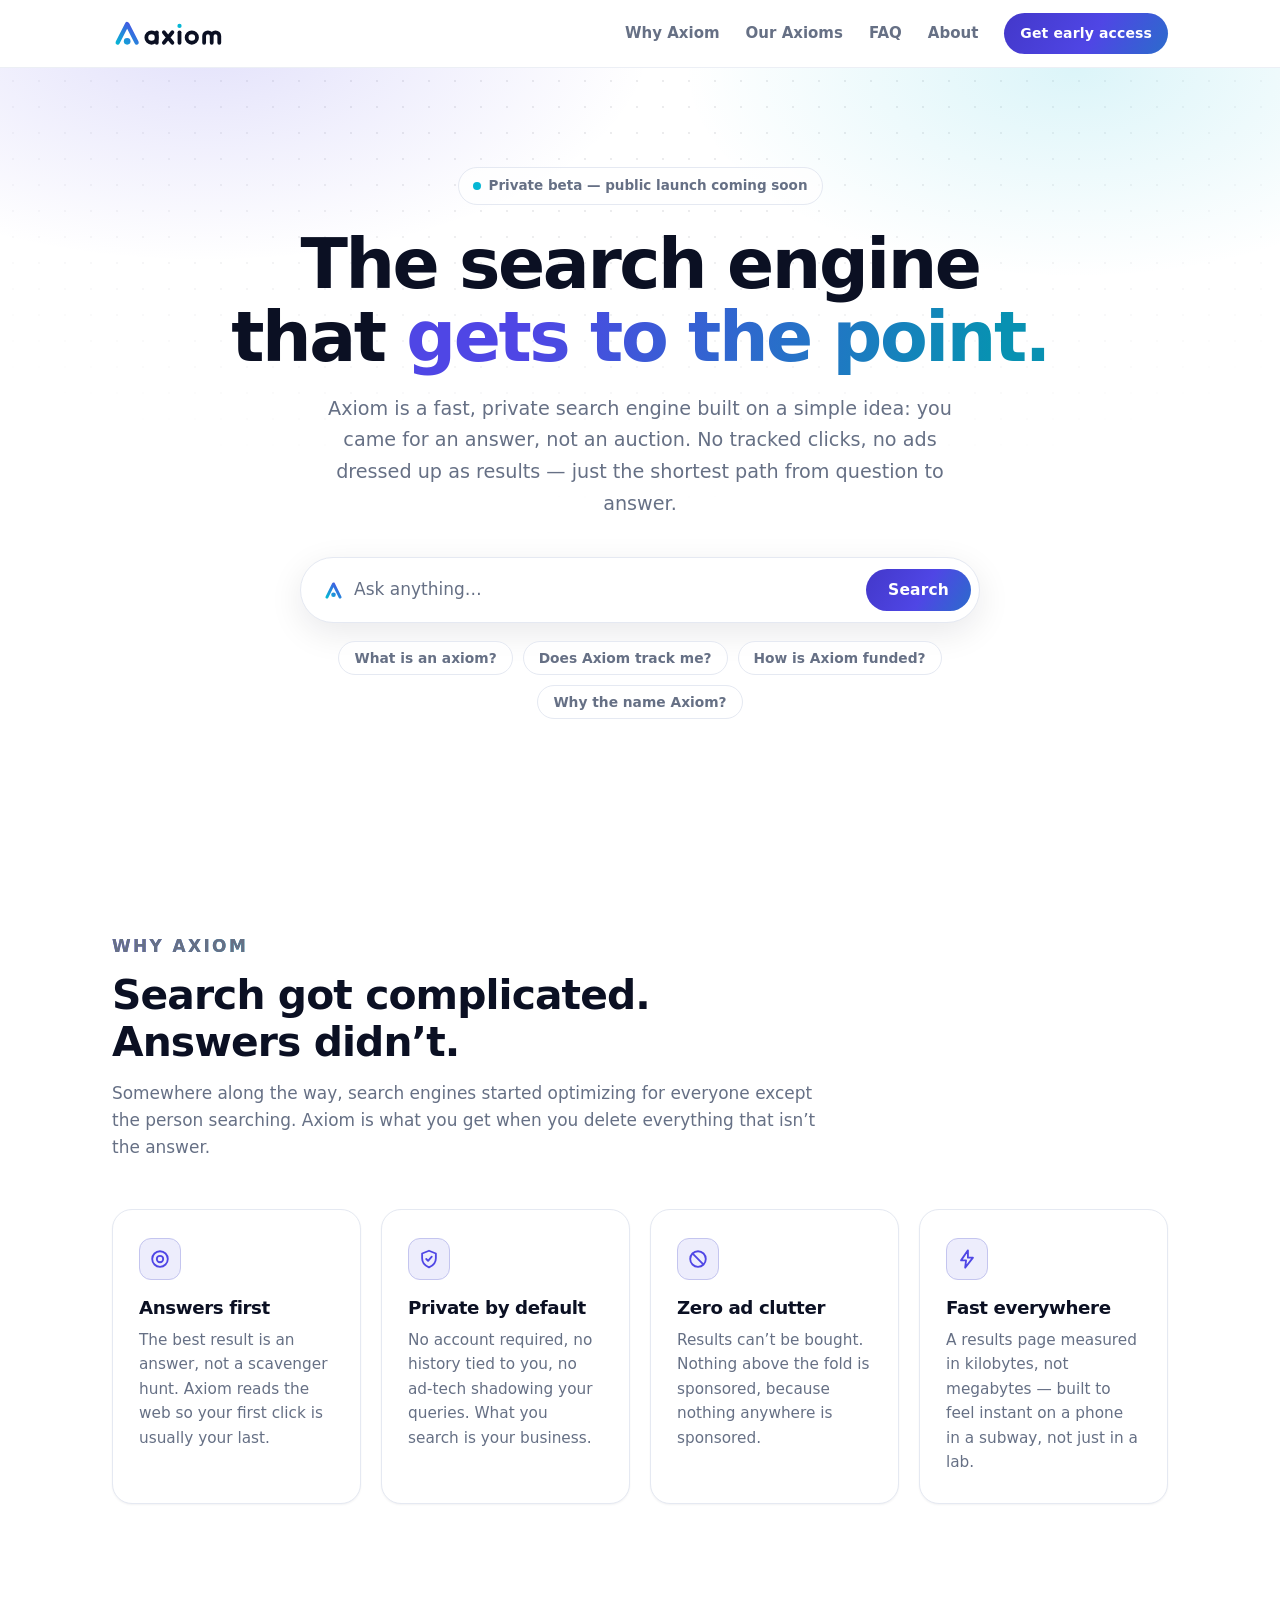
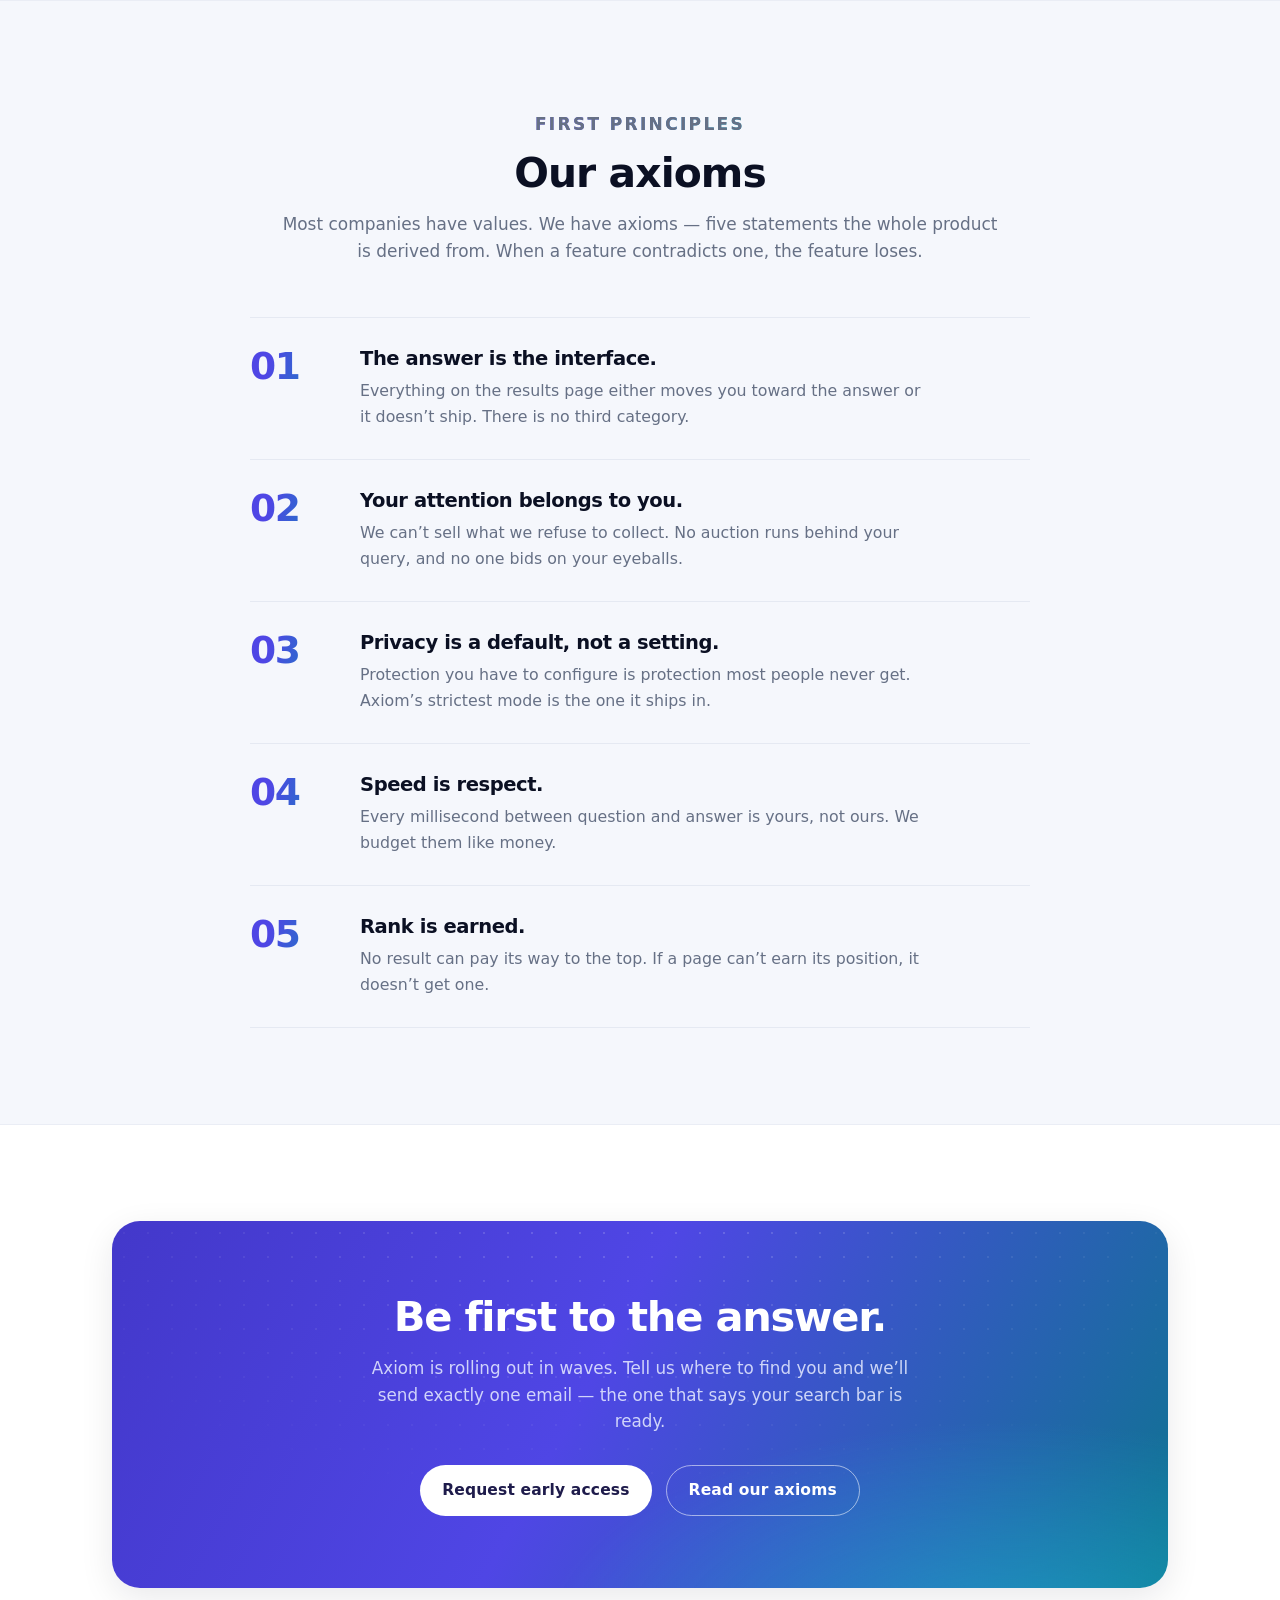
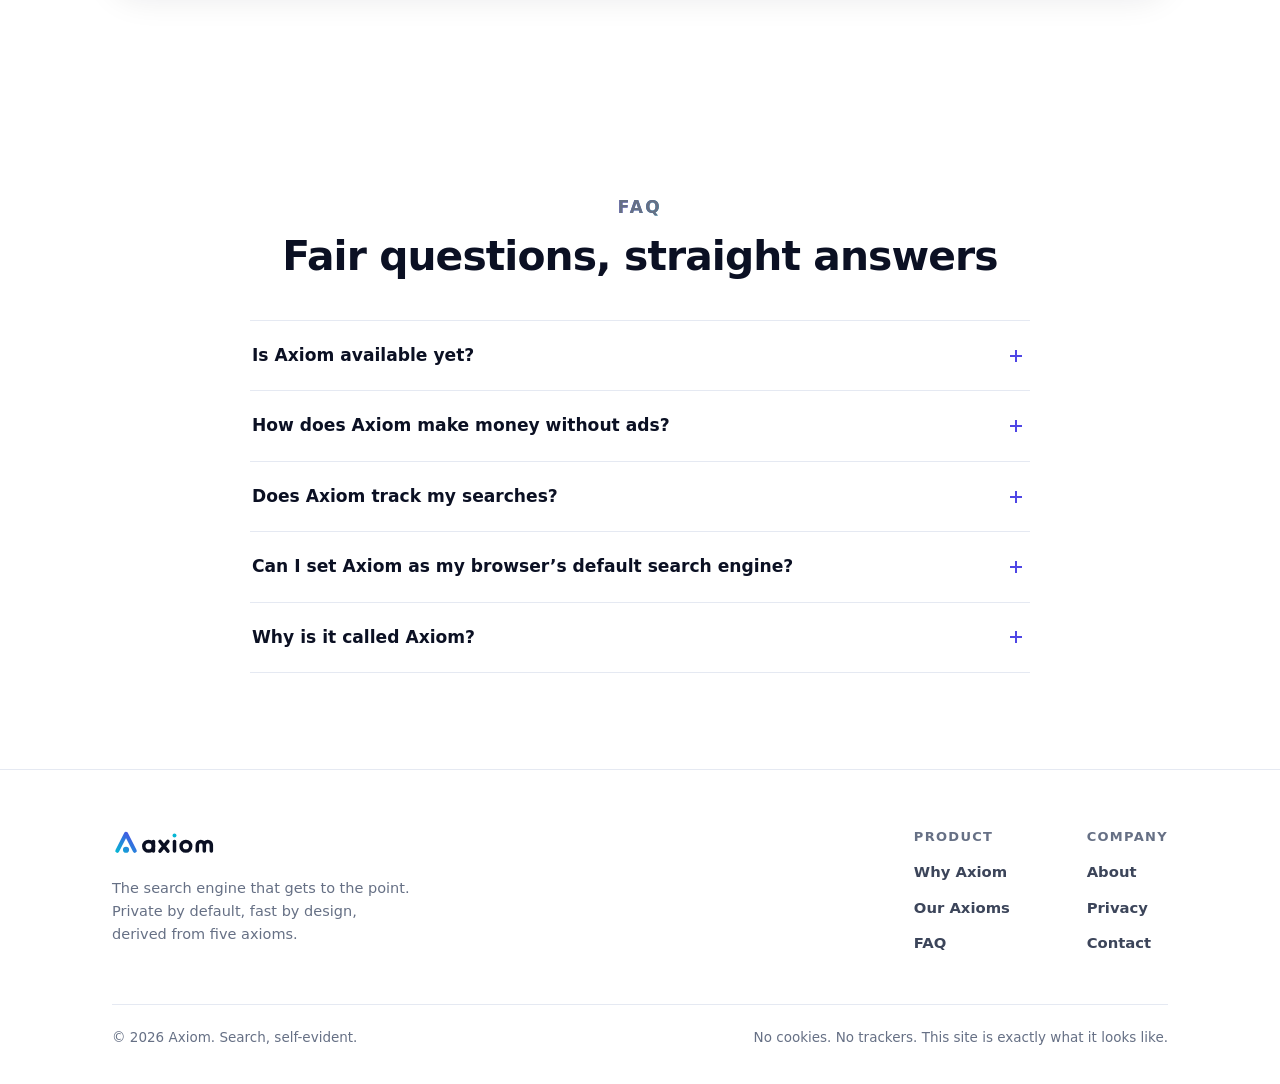
==== index.html @ 304f2c35 "Disable OS spellcheck/autocorrect inside the search box iOS was drawing spell-check underlines under" ====
<!DOCTYPE html>
<html lang="en">
<head>
  <meta charset="utf-8">
  <meta name="viewport" content="width=device-width, initial-scale=1">

  <title>Axiom — The Private Search Engine That Gets to the Point</title>
  <meta name="description" content="Axiom is a fast, private search engine with no ads dressed as results and no tracking — just the shortest path from question to answer. Search, self-evident.">
  <link rel="canonical" href="https://axiom.com/">
  <meta name="robots" content="index, follow, max-snippet:-1, max-image-preview:large, max-video-preview:-1">

  <meta name="theme-color" content="#ffffff" media="(prefers-color-scheme: light)">
  <meta name="theme-color" content="#0b1023" media="(prefers-color-scheme: dark)">

  <!-- Open Graph -->
  <meta property="og:type" content="website">
  <meta property="og:site_name" content="Axiom">
  <meta property="og:locale" content="en_US">
  <meta property="og:url" content="https://axiom.com/">
  <meta property="og:title" content="Axiom — The Private Search Engine That Gets to the Point">
  <meta property="og:description" content="No ads dressed as results. No tracking. Just the shortest path from question to answer. Search, self-evident.">
  <meta property="og:image" content="https://axiom.com/assets/og-image.png">
  <meta property="og:image:width" content="1200">
  <meta property="og:image:height" content="630">
  <meta property="og:image:alt" content="Axiom logo — a peak with a point — and the tagline: the search engine that gets to the point.">

  <!-- Twitter / X -->
  <meta name="twitter:card" content="summary_large_image">
  <meta name="twitter:title" content="Axiom — The Private Search Engine That Gets to the Point">
  <meta name="twitter:description" content="No ads dressed as results. No tracking. Just the shortest path from question to answer.">
  <meta name="twitter:image" content="https://axiom.com/assets/og-image.png">
  <meta name="twitter:image:alt" content="Axiom logo — a peak with a point — and the tagline: the search engine that gets to the point.">

  <!-- Icons & app metadata -->
  <link rel="icon" href="assets/favicon.svg" type="image/svg+xml">
  <link rel="icon" href="assets/favicon-32.png" type="image/png" sizes="32x32">
  <link rel="apple-touch-icon" href="assets/apple-touch-icon.png">
  <link rel="manifest" href="site.webmanifest">
  <link rel="search" href="opensearch.xml" type="application/opensearchdescription+xml" title="Axiom">
  <link rel="sitemap" href="sitemap.xml" type="application/xml">

  <link rel="stylesheet" href="assets/site.css">

  <!-- Structured data -->
  <script type="application/ld+json">
  {
    "@context": "https://schema.org",
    "@graph": [
      {
        "@type": "Organization",
        "@id": "https://axiom.com/#org",
        "name": "Axiom",
        "url": "https://axiom.com/",
        "logo": {
          "@type": "ImageObject",
          "url": "https://axiom.com/assets/icon-512.png",
          "width": 512,
          "height": 512
        },
        "slogan": "The search engine that gets to the point.",
        "email": "hello@axiom.com",
        "description": "Axiom is a fast, private search engine built from first principles: answers first, privacy by default, no ads dressed as results."
      },
      {
        "@type": "WebSite",
        "@id": "https://axiom.com/#website",
        "url": "https://axiom.com/",
        "name": "Axiom",
        "description": "A fast, private search engine that gets you from question to answer in one step.",
        "publisher": { "@id": "https://axiom.com/#org" },
        "potentialAction": {
          "@type": "SearchAction",
          "target": {
            "@type": "EntryPoint",
            "urlTemplate": "https://axiom.com/?q={search_term_string}"
          },
          "query-input": "required name=search_term_string"
        }
      },
      {
        "@type": "WebPage",
        "@id": "https://axiom.com/#webpage",
        "url": "https://axiom.com/",
        "name": "Axiom — The Private Search Engine That Gets to the Point",
        "isPartOf": { "@id": "https://axiom.com/#website" },
        "about": { "@id": "https://axiom.com/#org" },
        "description": "Axiom is a fast, private search engine with no ads dressed as results and no tracking — just the shortest path from question to answer.",
        "primaryImageOfPage": {
          "@type": "ImageObject",
          "url": "https://axiom.com/assets/og-image.png"
        }
      },
      {
        "@type": "FAQPage",
        "@id": "https://axiom.com/#faq",
        "mainEntity": [
          {
            "@type": "Question",
            "name": "Is Axiom available yet?",
            "acceptedAnswer": {
              "@type": "Answer",
              "text": "Axiom is in private beta while we finish the public index. This site is where the launch happens — request early access and you'll be first in line."
            }
          },
          {
            "@type": "Question",
            "name": "How does Axiom make money without ads?",
            "acceptedAnswer": {
              "@type": "Answer",
              "text": "Core search is free. A paid Axiom Pro tier will add power features — deeper research tools, API access, workspace features — for people who live in a search bar. We sell software, not searchers."
            }
          },
          {
            "@type": "Question",
            "name": "Does Axiom track my searches?",
            "acceptedAnswer": {
              "@type": "Answer",
              "text": "No. Queries are processed to serve your results, then aggregated or discarded. No advertising profile, no identity graph, no selling data. The details live on our privacy page."
            }
          },
          {
            "@type": "Question",
            "name": "Can I set Axiom as my browser's default search engine?",
            "acceptedAnswer": {
              "@type": "Answer",
              "text": "Yes — at launch Axiom will plug into every major browser through the standard OpenSearch protocol (this site already ships the descriptor), so switching takes one click in your browser settings."
            }
          },
          {
            "@type": "Question",
            "name": "Why is it called Axiom?",
            "acceptedAnswer": {
              "@type": "Answer",
              "text": "An axiom is a truth so basic it needs no proof. We run the product the same way: five axioms, everything else derived from them. It also looks great with a dot on the i."
            }
          }
        ]
      }
    ]
  }
  </script>
</head>
<body>
  <a class="skip-link" href="#main">Skip to content</a>

  <header class="site-header">
    <div class="container">
      <a class="brand" href="./" aria-label="Axiom — home">
        <svg viewBox="0 0 238 57" aria-hidden="true" focusable="false">
          <defs>
            <linearGradient id="g-nav" x1="12" y1="52" x2="52" y2="8" gradientUnits="userSpaceOnUse">
              <stop offset="0" stop-color="#06b6d4"/><stop offset="1" stop-color="#4f46e5"/>
            </linearGradient>
          </defs>
          <path d="M12 47.5 L32 8.5 L52 47.5" fill="none" stroke="url(#g-nav)" stroke-width="9" stroke-linecap="round" stroke-linejoin="round"/>
          <circle cx="32" cy="45" r="7" fill="url(#g-nav)"/>
          <g fill="none" stroke="currentColor" stroke-width="8" stroke-linecap="round" stroke-linejoin="round" transform="translate(68.5 0)">
            <circle cx="15" cy="37" r="11"/><path d="M26 26 V48"/>
            <path d="M41 26 L59 48 M59 26 L41 48"/>
            <path d="M74 26 V48"/>
            <circle cx="100" cy="37" r="11"/>
            <path d="M126 48 V34 A8 8 0 0 1 142 34 V48 M142 34 A8 8 0 0 1 158 34 V48"/>
          </g>
          <circle cx="142.5" cy="12.5" r="4.5" fill="#06b6d4"/>
        </svg>
      </a>
      <nav class="site-nav" aria-label="Main">
        <a class="nav-link" href="#why">Why Axiom</a>
        <a class="nav-link" href="#axioms">Our Axioms</a>
        <a class="nav-link" href="#faq">FAQ</a>
        <a class="nav-link" href="about/">About</a>
        <a class="btn btn-sm" href="#cta">Get early access</a>
      </nav>
    </div>
  </header>

  <main id="main">
    <!-- Hero + search demo -->
    <section class="hero" aria-labelledby="hero-title">
      <div class="container">
        <p class="hero-badge"><span class="pulse" aria-hidden="true"></span> Private beta — public launch coming soon</p>
        <h1 id="hero-title">The search engine that <span class="grad-text">gets to the point.</span></h1>
        <p class="hero-sub">Axiom is a fast, private search engine built on a simple idea: you came for an answer, not an auction. No tracked clicks, no ads dressed up as results — just the shortest path from question to answer.</p>

        <div class="search-wrap">
          <form id="demo-form" class="searchbar" role="search" action="./" method="get">
            <svg class="glyph" viewBox="0 0 64 64" aria-hidden="true" focusable="false">
              <defs>
                <linearGradient id="g-sb" x1="12" y1="52" x2="52" y2="8" gradientUnits="userSpaceOnUse">
                  <stop offset="0" stop-color="#06b6d4"/><stop offset="1" stop-color="#4f46e5"/>
                </linearGradient>
              </defs>
              <path d="M12 52 L32 12 L52 52" fill="none" stroke="url(#g-sb)" stroke-width="9" stroke-linecap="round" stroke-linejoin="round"/>
              <circle cx="32" cy="45" r="7" fill="url(#g-sb)"/>
            </svg>
            <input id="q" name="q" type="search" placeholder="Ask anything…" autocomplete="off" autocorrect="off" autocapitalize="none" spellcheck="false" enterkeyhint="search" aria-label="Search query">
            <button class="btn" type="submit">Search</button>
          </form>

          <ul class="chips" aria-label="Example searches">
            <li><button class="chip" type="button">What is an axiom?</button></li>
            <li><button class="chip" type="button">Does Axiom track me?</button></li>
            <li><button class="chip" type="button">How is Axiom funded?</button></li>
            <li><button class="chip" type="button">Why the name Axiom?</button></li>
          </ul>

          <div id="answer" class="answer" hidden aria-live="polite">
            <div class="answer-accent" aria-hidden="true"></div>
            <div class="answer-body">
              <p class="answer-meta">
                <svg viewBox="0 0 64 64" aria-hidden="true" focusable="false">
                  <path d="M12 52 L32 12 L52 52" fill="none" stroke="currentColor" stroke-width="9" stroke-linecap="round" stroke-linejoin="round"/>
                  <circle cx="32" cy="45" r="7" fill="currentColor"/>
                </svg>
                <span id="answer-label">Instant answer</span>
              </p>
              <p class="answer-text" id="answer-text"></p>
              <div id="answer-extra"></div>
              <p class="answer-foot" id="answer-foot">0 trackers &middot; 0 ads &middot; 1 answer</p>
            </div>
          </div>
        </div>
      </div>
    </section>

    <!-- Why Axiom -->
    <section id="why" class="section" aria-labelledby="why-title">
      <div class="container">
        <div class="section-head">
          <p class="kicker">Why Axiom</p>
          <h2 id="why-title">Search got complicated. Answers didn&rsquo;t.</h2>
          <p>Somewhere along the way, search engines started optimizing for everyone except the person searching. Axiom is what you get when you delete everything that isn&rsquo;t the answer.</p>
        </div>
        <div class="grid">
          <article class="card">
            <div class="card-icon" aria-hidden="true">
              <svg viewBox="0 0 24 24" fill="none" stroke="currentColor" stroke-width="2" stroke-linecap="round">
                <circle cx="12" cy="12" r="8.5"/><circle cx="12" cy="12" r="3.5"/>
              </svg>
            </div>
            <h3>Answers first</h3>
            <p>The best result is an answer, not a scavenger hunt. Axiom reads the web so your first click is usually your last.</p>
          </article>
          <article class="card">
            <div class="card-icon" aria-hidden="true">
              <svg viewBox="0 0 24 24" fill="none" stroke="currentColor" stroke-width="2" stroke-linecap="round" stroke-linejoin="round">
                <path d="M12 3l7.5 3v5.2c0 4.6-3.2 8.2-7.5 10-4.3-1.8-7.5-5.4-7.5-10V6z"/><path d="M9 12l2 2 4-4.5"/>
              </svg>
            </div>
            <h3>Private by default</h3>
            <p>No account required, no history tied to you, no ad-tech shadowing your queries. What you search is your business.</p>
          </article>
          <article class="card">
            <div class="card-icon" aria-hidden="true">
              <svg viewBox="0 0 24 24" fill="none" stroke="currentColor" stroke-width="2" stroke-linecap="round">
                <circle cx="12" cy="12" r="8.5"/><path d="M6.2 6.2l11.6 11.6"/>
              </svg>
            </div>
            <h3>Zero ad clutter</h3>
            <p>Results can&rsquo;t be bought. Nothing above the fold is sponsored, because nothing anywhere is sponsored.</p>
          </article>
          <article class="card">
            <div class="card-icon" aria-hidden="true">
              <svg viewBox="0 0 24 24" fill="none" stroke="currentColor" stroke-width="2" stroke-linecap="round" stroke-linejoin="round">
                <path d="M13 2.5L5.5 13.5H11l-1 8L18.5 10.5H13z"/>
              </svg>
            </div>
            <h3>Fast everywhere</h3>
            <p>A results page measured in kilobytes, not megabytes — built to feel instant on a phone in a subway, not just in a lab.</p>
          </article>
        </div>
      </div>
    </section>

    <!-- The Axioms -->
    <section id="axioms" class="section section-soft center" aria-labelledby="axioms-title">
      <div class="container">
        <div class="section-head">
          <p class="kicker">First principles</p>
          <h2 id="axioms-title">Our axioms</h2>
          <p>Most companies have values. We have axioms — five statements the whole product is derived from. When a feature contradicts one, the feature loses.</p>
        </div>
        <ol class="axioms">
          <li>
            <div>
              <h3>The answer is the interface.</h3>
              <p>Everything on the results page either moves you toward the answer or it doesn&rsquo;t ship. There is no third category.</p>
            </div>
          </li>
          <li>
            <div>
              <h3>Your attention belongs to you.</h3>
              <p>We can&rsquo;t sell what we refuse to collect. No auction runs behind your query, and no one bids on your eyeballs.</p>
            </div>
          </li>
          <li>
            <div>
              <h3>Privacy is a default, not a setting.</h3>
              <p>Protection you have to configure is protection most people never get. Axiom&rsquo;s strictest mode is the one it ships in.</p>
            </div>
          </li>
          <li>
            <div>
              <h3>Speed is respect.</h3>
              <p>Every millisecond between question and answer is yours, not ours. We budget them like money.</p>
            </div>
          </li>
          <li>
            <div>
              <h3>Rank is earned.</h3>
              <p>No result can pay its way to the top. If a page can&rsquo;t earn its position, it doesn&rsquo;t get one.</p>
            </div>
          </li>
        </ol>
      </div>
    </section>

    <!-- CTA -->
    <section id="cta" class="section" aria-labelledby="cta-title">
      <div class="container">
        <div class="cta">
          <h2 id="cta-title">Be first to the answer.</h2>
          <p>Axiom is rolling out in waves. Tell us where to find you and we&rsquo;ll send exactly one email — the one that says your search bar is ready.</p>
          <div class="cta-actions">
            <a class="btn btn-light" href="mailto:hello@axiom.com?subject=Early%20access%20to%20Axiom">Request early access</a>
            <a class="btn btn-outline" href="#axioms">Read our axioms</a>
          </div>
        </div>
      </div>
    </section>

    <!-- FAQ -->
    <section id="faq" class="section center" aria-labelledby="faq-title">
      <div class="container">
        <div class="section-head">
          <p class="kicker">FAQ</p>
          <h2 id="faq-title">Fair questions, straight answers</h2>
        </div>
        <div class="faq-list">
          <details>
            <summary>Is Axiom available yet?</summary>
            <p class="faq-a">Axiom is in private beta while we finish the public index. This site is where the launch happens — request early access and you&rsquo;ll be first in line.</p>
          </details>
          <details>
            <summary>How does Axiom make money without ads?</summary>
            <p class="faq-a">Core search is free. A paid Axiom Pro tier will add power features — deeper research tools, API access, workspace features — for people who live in a search bar. We sell software, not searchers.</p>
          </details>
          <details>
            <summary>Does Axiom track my searches?</summary>
            <p class="faq-a">No. Queries are processed to serve your results, then aggregated or discarded. No advertising profile, no identity graph, no selling data. The details live on our <a href="privacy/">privacy page</a>.</p>
          </details>
          <details>
            <summary>Can I set Axiom as my browser&rsquo;s default search engine?</summary>
            <p class="faq-a">Yes — at launch Axiom will plug into every major browser through the standard OpenSearch protocol (this site already ships the descriptor), so switching takes one click in your browser settings.</p>
          </details>
          <details>
            <summary>Why is it called Axiom?</summary>
            <p class="faq-a">An axiom is a truth so basic it needs no proof. We run the product the same way: five axioms, everything else derived from them. It also looks great with a dot on the i.</p>
          </details>
        </div>
      </div>
    </section>
  </main>

  <footer class="site-footer">
    <div class="container">
      <div class="footer-top">
        <div class="footer-brand">
          <a class="brand" href="./" aria-label="Axiom — home">
            <svg viewBox="0 0 238 57" aria-hidden="true" focusable="false">
              <defs>
                <linearGradient id="g-foot" x1="12" y1="52" x2="52" y2="8" gradientUnits="userSpaceOnUse">
                  <stop offset="0" stop-color="#06b6d4"/><stop offset="1" stop-color="#4f46e5"/>
                </linearGradient>
              </defs>
              <path d="M12 47.5 L32 8.5 L52 47.5" fill="none" stroke="url(#g-foot)" stroke-width="9" stroke-linecap="round" stroke-linejoin="round"/>
              <circle cx="32" cy="45" r="7" fill="url(#g-foot)"/>
              <g fill="none" stroke="currentColor" stroke-width="8" stroke-linecap="round" stroke-linejoin="round" transform="translate(68.5 0)">
                <circle cx="15" cy="37" r="11"/><path d="M26 26 V48"/>
                <path d="M41 26 L59 48 M59 26 L41 48"/>
                <path d="M74 26 V48"/>
                <circle cx="100" cy="37" r="11"/>
                <path d="M126 48 V34 A8 8 0 0 1 142 34 V48 M142 34 A8 8 0 0 1 158 34 V48"/>
              </g>
              <circle cx="142.5" cy="12.5" r="4.5" fill="#06b6d4"/>
            </svg>
          </a>
          <p>The search engine that gets to the point. Private by default, fast by design, derived from five axioms.</p>
        </div>
        <nav class="footer-cols" aria-label="Footer">
          <div class="footer-col">
            <h4>Product</h4>
            <ul>
              <li><a href="#why">Why Axiom</a></li>
              <li><a href="#axioms">Our Axioms</a></li>
              <li><a href="#faq">FAQ</a></li>
            </ul>
          </div>
          <div class="footer-col">
            <h4>Company</h4>
            <ul>
              <li><a href="about/">About</a></li>
              <li><a href="privacy/">Privacy</a></li>
              <li><a href="mailto:hello@axiom.com">Contact</a></li>
            </ul>
          </div>
        </nav>
      </div>
      <div class="footer-bottom">
        <p>&copy; 2026 Axiom. Search, self-evident.</p>
        <p>No cookies. No trackers. This site is exactly what it looks like.</p>
      </div>
    </div>
  </footer>

  <script src="assets/search-demo.js" defer></script>
</body>
</html>
---- assets/site.css ----
/* ==========================================================================
   Axiom — axiom.com
   One small stylesheet, no frameworks, no external fonts.
   ========================================================================== */

:root {
  --bg: #ffffff;
  --bg-soft: #f5f7fc;
  --surface: #ffffff;
  --ink: #0b1023;
  --text: #3c455a;
  --muted: #667085;
  --line: #e5e9f2;
  --dot-grid: rgba(11, 16, 35, 0.16);

  --brand-a: #4f46e5; /* indigo */
  --brand-b: #0891b2; /* cyan-600 (contrast-safe for text) */
  --brand-b-bright: #06b6d4;
  --grad: linear-gradient(120deg, var(--brand-a), var(--brand-b-bright));
  /* Buttons keep white text readable: mostly indigo, cyan only kisses the edge */
  --grad-btn: linear-gradient(120deg, #4338ca, #4f46e5 55%, #0891b2 145%);
  --grad-text: linear-gradient(105deg, var(--brand-a) 20%, var(--brand-b) 90%);

  --ring: rgba(79, 70, 229, 0.28);
  --shadow-sm: 0 1px 2px rgba(11, 16, 35, 0.05);
  --shadow-md: 0 10px 34px rgba(11, 16, 35, 0.09);
  --shadow-brand: 0 10px 28px rgba(79, 70, 229, 0.28);

  --radius: 20px;
  --radius-pill: 999px;
  --header-h: 68px;

  --font: ui-sans-serif, system-ui, -apple-system, "Segoe UI", Roboto,
    "Helvetica Neue", Arial, sans-serif;
  --font-mono: ui-monospace, "SF Mono", SFMono-Regular, Menlo, Consolas,
    "Liberation Mono", monospace;

  color-scheme: light dark;
}

@media (prefers-color-scheme: dark) {
  :root {
    --bg: #0b1023;
    --bg-soft: #0e1530;
    --surface: #121a38;
    --ink: #f0f4fb;
    --text: #b9c3d8;
    --muted: #8b96ad;
    --line: #222c50;
    --dot-grid: rgba(148, 163, 184, 0.28);

    --brand-b: #22d3ee; /* brighten for dark bg */
    --grad-text: linear-gradient(105deg, #818cf8 10%, #22d3ee 90%);

    --ring: rgba(129, 140, 248, 0.35);
    --shadow-sm: 0 1px 2px rgba(0, 0, 0, 0.4);
    --shadow-md: 0 12px 40px rgba(0, 0, 0, 0.45);
    --shadow-brand: 0 10px 30px rgba(34, 211, 238, 0.16);
  }
}

/* Base ------------------------------------------------------------------- */

*,
*::before,
*::after {
  box-sizing: border-box;
}

html {
  -webkit-text-size-adjust: 100%;
}

@media (prefers-reduced-motion: no-preference) {
  html {
    scroll-behavior: smooth;
  }
}

body {
  margin: 0;
  background: var(--bg);
  color: var(--text);
  font-family: var(--font);
  font-size: 16px;
  line-height: 1.6;
  text-rendering: optimizeLegibility;
  -webkit-font-smoothing: antialiased;
}

h1, h2, h3, h4 {
  margin: 0;
  color: var(--ink);
  line-height: 1.15;
  letter-spacing: -0.022em;
  text-wrap: balance;
}

p {
  margin: 0;
}

a {
  color: inherit;
  text-decoration: none;
}

img, svg {
  display: block;
  max-width: 100%;
}

::selection {
  background: rgba(79, 70, 229, 0.18);
}

:focus-visible {
  outline: 2.5px solid var(--brand-a);
  outline-offset: 2px;
  border-radius: 6px;
}

section {
  scroll-margin-top: calc(var(--header-h) + 16px);
}

.container {
  max-width: 1120px;
  margin-inline: auto;
  padding-inline: clamp(20px, 5vw, 32px);
}

.sr-only {
  position: absolute;
  width: 1px;
  height: 1px;
  padding: 0;
  margin: -1px;
  overflow: hidden;
  clip: rect(0 0 0 0);
  white-space: nowrap;
  border: 0;
}

.skip-link {
  position: absolute;
  left: 16px;
  top: -48px;
  z-index: 100;
  background: var(--ink);
  color: var(--bg);
  padding: 10px 16px;
  border-radius: 10px;
  font-weight: 600;
  transition: top 0.15s ease;
}

.skip-link:focus {
  top: 12px;
}

/* Header ----------------------------------------------------------------- */

.site-header {
  position: sticky;
  top: 0;
  z-index: 50;
  height: var(--header-h);
  display: flex;
  align-items: center;
  background: color-mix(in srgb, var(--bg) 78%, transparent);
  -webkit-backdrop-filter: saturate(1.4) blur(12px);
  backdrop-filter: saturate(1.4) blur(12px);
  border-bottom: 1px solid color-mix(in srgb, var(--line) 72%, transparent);
}

.site-header .container {
  width: 100%;
  display: flex;
  align-items: center;
  justify-content: space-between;
  gap: 24px;
}

.brand {
  display: inline-flex;
  align-items: center;
  color: var(--ink);
}

.brand svg {
  height: 27px;
  width: auto;
}

.site-nav {
  display: flex;
  align-items: center;
  gap: 26px;
}

.site-nav .nav-link {
  font-size: 15px;
  font-weight: 600;
  color: var(--muted);
  transition: color 0.15s ease;
}

.site-nav .nav-link:hover {
  color: var(--ink);
}

@media (max-width: 720px) {
  .site-nav .nav-link {
    display: none; /* all destinations remain reachable via footer + in-page links */
  }
}

/* Buttons ---------------------------------------------------------------- */

.btn {
  display: inline-flex;
  align-items: center;
  justify-content: center;
  gap: 8px;
  padding: 12px 22px;
  border: 0;
  border-radius: var(--radius-pill);
  background: var(--grad-btn);
  color: #fff;
  font-family: inherit;
  font-size: 15.5px;
  font-weight: 650;
  letter-spacing: 0.01em;
  cursor: pointer;
  transition: transform 0.15s ease, box-shadow 0.2s ease, filter 0.2s ease;
}

.btn:hover {
  transform: translateY(-1px);
  box-shadow: var(--shadow-brand);
  filter: saturate(1.08);
}

.btn:active {
  transform: translateY(0);
}

.btn-sm {
  padding: 9px 16px;
  font-size: 14px;
}

.btn-ghost {
  background: transparent;
  color: var(--ink);
  border: 1.5px solid var(--line);
}

.btn-ghost:hover {
  box-shadow: none;
  border-color: color-mix(in srgb, var(--brand-a) 45%, var(--line));
}

.btn-light {
  background: #fff;
  color: #1e1b4b;
}

/* Hero ------------------------------------------------------------------- */

.hero {
  position: relative;
  padding: clamp(64px, 11vh, 112px) 0 88px;
  overflow: clip;
}

.hero::before {
  content: "";
  position: absolute;
  inset: 0;
  background-image: radial-gradient(circle, var(--dot-grid) 1.4px, transparent 1.4px);
  background-size: 26px 26px;
  -webkit-mask-image: radial-gradient(90% 75% at 50% 0%, #000 25%, transparent 78%);
  mask-image: radial-gradient(90% 75% at 50% 0%, #000 25%, transparent 78%);
  opacity: 0.5;
  pointer-events: none;
}

.hero::after {
  content: "";
  position: absolute;
  inset: 0;
  background:
    radial-gradient(640px 320px at 16% -4%, rgba(79, 70, 229, 0.16), transparent 70%),
    radial-gradient(560px 300px at 84% 0%, rgba(6, 182, 212, 0.14), transparent 70%);
  pointer-events: none;
}

.hero .container {
  position: relative;
  z-index: 1;
  display: flex;
  flex-direction: column;
  align-items: center;
  text-align: center;
}

.hero-badge {
  display: inline-flex;
  align-items: center;
  gap: 8px;
  padding: 7px 14px;
  border: 1px solid var(--line);
  border-radius: var(--radius-pill);
  background: color-mix(in srgb, var(--surface) 70%, transparent);
  font-size: 13.5px;
  font-weight: 600;
  color: var(--muted);
}

.hero-badge .pulse {
  width: 8px;
  height: 8px;
  border-radius: 50%;
  background: var(--brand-b-bright);
  box-shadow: 0 0 0 0 rgba(6, 182, 212, 0.5);
}

@media (prefers-reduced-motion: no-preference) {
  .hero-badge .pulse {
    animation: pulse 2.4s ease-out infinite;
  }

  @keyframes pulse {
    0% { box-shadow: 0 0 0 0 rgba(6, 182, 212, 0.45); }
    70% { box-shadow: 0 0 0 9px rgba(6, 182, 212, 0); }
    100% { box-shadow: 0 0 0 0 rgba(6, 182, 212, 0); }
  }
}

.hero h1 {
  margin-top: 22px;
  max-width: 17ch;
  font-size: clamp(2.55rem, 6.4vw, 4.35rem);
  font-weight: 800;
  letter-spacing: -0.035em;
  line-height: 1.05;
}

.grad-text {
  background: var(--grad-text);
  -webkit-background-clip: text;
  background-clip: text;
  color: transparent;
}

.hero-sub {
  margin-top: 20px;
  max-width: 640px;
  font-size: clamp(1.05rem, 1.6vw, 1.2rem);
  line-height: 1.65;
  color: var(--muted);
}

/* Search demo ------------------------------------------------------------ */

.search-wrap {
  width: 100%;
  max-width: 680px;
  margin-top: 38px;
}

.searchbar {
  display: flex;
  align-items: center;
  gap: 10px;
  padding: 8px 8px 8px 22px;
  background: var(--surface);
  border: 1.5px solid var(--line);
  border-radius: var(--radius-pill);
  box-shadow: var(--shadow-md);
  transition: border-color 0.15s ease, box-shadow 0.2s ease;
}

.searchbar:focus-within {
  border-color: var(--brand-a);
  box-shadow: 0 0 0 5px var(--ring), var(--shadow-md);
}

.searchbar .glyph {
  flex: none;
  width: 21px;
  height: 21px;
}

.searchbar input {
  flex: 1;
  min-width: 0;
  border: 0;
  background: transparent;
  font: inherit;
  font-size: 17px;
  color: var(--ink);
  outline: none;
  padding: 10px 0;
}

.searchbar input::placeholder {
  color: var(--muted);
}

.chips {
  display: flex;
  flex-wrap: wrap;
  justify-content: center;
  gap: 10px;
  margin-top: 18px;
  padding: 0;
  list-style: none;
}

.chip {
  padding: 8px 15px;
  border: 1px solid var(--line);
  border-radius: var(--radius-pill);
  background: color-mix(in srgb, var(--surface) 82%, transparent);
  color: var(--muted);
  font-family: inherit;
  font-size: 13.8px;
  font-weight: 600;
  cursor: pointer;
  transition: color 0.15s ease, border-color 0.15s ease, transform 0.15s ease;
}

.chip:hover {
  color: var(--ink);
  border-color: color-mix(in srgb, var(--brand-a) 50%, var(--line));
  transform: translateY(-1px);
}

.answer {
  margin-top: 22px;
  text-align: left;
  background: var(--surface);
  border: 1px solid var(--line);
  border-radius: var(--radius);
  box-shadow: var(--shadow-md);
  overflow: hidden;
}

.answer[hidden] {
  display: none;
}

.answer-accent {
  height: 3px;
  background: var(--grad);
}

.answer-body {
  padding: 22px 26px 20px;
}

.answer-meta {
  display: flex;
  align-items: center;
  gap: 9px;
  font-size: 12.5px;
  font-weight: 700;
  letter-spacing: 0.09em;
  text-transform: uppercase;
  color: var(--brand-b);
}

.answer-meta svg {
  width: 15px;
  height: 15px;
}

.answer-text {
  margin-top: 12px;
  font-size: 16.5px;
  line-height: 1.65;
  color: var(--text);
}

.answer-text strong {
  color: var(--ink);
}

.answer-foot {
  margin-top: 16px;
  padding-top: 14px;
  border-top: 1px dashed var(--line);
  font-family: var(--font-mono);
  font-size: 12.5px;
  color: var(--muted);
}

.answer-text .hit-title {
  color: var(--ink);
  font-weight: 700;
  text-decoration: underline;
  text-decoration-color: color-mix(in srgb, var(--brand-a) 45%, transparent);
  text-underline-offset: 3px;
}

.answer-text .hit-title:hover {
  text-decoration-color: var(--brand-a);
}

.more-label {
  margin-top: 12px;
  font-size: 12px;
  font-weight: 700;
  letter-spacing: 0.08em;
  text-transform: uppercase;
  color: var(--muted);
}

.more-hits {
  margin: 6px 0 0;
  padding: 0;
  list-style: none;
}

.more-hits li {
  margin-top: 5px;
  font-size: 14.5px;
}

.more-hits a {
  color: var(--text);
  font-weight: 600;
  text-decoration: underline;
  text-decoration-color: var(--line);
  text-underline-offset: 3px;
}

.more-hits a:hover {
  color: var(--brand-a);
  text-decoration-color: var(--brand-a);
}

@media (prefers-reduced-motion: no-preference) {
  .answer.pop {
    animation: rise 0.28s ease both;
  }

  @keyframes rise {
    from { opacity: 0; transform: translateY(10px); }
    to { opacity: 1; transform: none; }
  }
}

/* Sections --------------------------------------------------------------- */

.section {
  padding: 96px 0;
}

.section-soft {
  background: var(--bg-soft);
  border-block: 1px solid color-mix(in srgb, var(--line) 65%, transparent);
}

.kicker {
  display: inline-block;
  font-size: 13px;
  font-weight: 750;
  letter-spacing: 0.14em;
  text-transform: uppercase;
  background: var(--grad-text);
  -webkit-background-clip: text;
  background-clip: text;
  color: transparent;
}

.section-head {
  max-width: 720px;
}

.section-head h2 {
  margin-top: 12px;
  font-size: clamp(1.8rem, 3.6vw, 2.55rem);
  font-weight: 800;
}

.section-head p {
  margin-top: 14px;
  font-size: 1.06rem;
  color: var(--muted);
}

.center .section-head {
  margin-inline: auto;
  text-align: center;
}

/* Feature cards ---------------------------------------------------------- */

.grid {
  display: grid;
  grid-template-columns: repeat(auto-fit, minmax(238px, 1fr));
  gap: 20px;
  margin-top: 48px;
}

.card {
  background: var(--surface);
  border: 1px solid var(--line);
  border-radius: var(--radius);
  padding: 28px 26px;
  box-shadow: var(--shadow-sm);
  transition: transform 0.18s ease, box-shadow 0.22s ease, border-color 0.18s ease;
}

.card:hover {
  transform: translateY(-3px);
  box-shadow: var(--shadow-md);
  border-color: color-mix(in srgb, var(--brand-a) 26%, var(--line));
}

.card-icon {
  width: 42px;
  height: 42px;
  display: grid;
  place-items: center;
  border-radius: 12px;
  background: color-mix(in srgb, var(--brand-a) 10%, var(--surface));
  border: 1px solid color-mix(in srgb, var(--brand-a) 22%, var(--line));
  color: var(--brand-a);
}

@media (prefers-color-scheme: dark) {
  .card-icon {
    color: #a5b4fc;
  }
}

.card-icon svg {
  width: 22px;
  height: 22px;
}

.card h3 {
  margin-top: 18px;
  font-size: 1.14rem;
  font-weight: 700;
}

.card p {
  margin-top: 9px;
  font-size: 15.3px;
  color: var(--muted);
}

/* The Axioms ------------------------------------------------------------- */

.axioms {
  margin: 52px auto 0;
  max-width: 780px;
  padding: 0;
  list-style: none;
  counter-reset: axiom;
}

.axioms li {
  display: grid;
  grid-template-columns: 92px 1fr;
  gap: 18px;
  padding: 30px 0;
  border-top: 1px solid var(--line);
}

.axioms li:last-child {
  border-bottom: 1px solid var(--line);
}

.axioms li::before {
  counter-increment: axiom;
  content: "0" counter(axiom);
  font-size: 2.35rem;
  font-weight: 800;
  letter-spacing: -0.04em;
  line-height: 1;
  background: var(--grad-text);
  -webkit-background-clip: text;
  background-clip: text;
  color: transparent;
}

.axioms h3 {
  font-size: 1.22rem;
  font-weight: 750;
}

.axioms p {
  margin-top: 8px;
  color: var(--muted);
  font-size: 15.8px;
  max-width: 56ch;
}

@media (max-width: 560px) {
  .axioms li {
    grid-template-columns: 1fr;
    gap: 10px;
  }
}

/* CTA band --------------------------------------------------------------- */

.cta {
  position: relative;
  overflow: hidden;
  border-radius: 28px;
  padding: clamp(44px, 7vw, 72px) clamp(24px, 6vw, 72px);
  background:
    radial-gradient(720px 340px at 85% 115%, rgba(34, 211, 238, 0.4), transparent 65%),
    linear-gradient(118deg, #4338ca, #4f46e5 45%, #0e7490);
  color: #e8ecff;
  text-align: center;
  box-shadow: var(--shadow-md);
}

.cta::before {
  content: "";
  position: absolute;
  inset: 0;
  background-image: radial-gradient(circle, rgba(255, 255, 255, 0.16) 1.3px, transparent 1.3px);
  background-size: 24px 24px;
  -webkit-mask-image: radial-gradient(80% 100% at 50% 0%, #000 10%, transparent 80%);
  mask-image: radial-gradient(80% 100% at 50% 0%, #000 10%, transparent 80%);
  pointer-events: none;
}

.cta > * {
  position: relative;
}

.cta h2 {
  color: #fff;
  font-size: clamp(1.8rem, 4vw, 2.6rem);
  font-weight: 800;
  letter-spacing: -0.03em;
}

.cta p {
  margin: 14px auto 0;
  max-width: 52ch;
  color: rgba(232, 236, 255, 0.85);
  font-size: 1.05rem;
}

.cta-actions {
  margin-top: 30px;
  display: flex;
  flex-wrap: wrap;
  justify-content: center;
  gap: 14px;
}

.cta .btn-light:hover {
  box-shadow: 0 12px 30px rgba(0, 0, 0, 0.25);
}

.cta .btn-outline {
  background: transparent;
  color: #fff;
  border: 1.5px solid rgba(255, 255, 255, 0.55);
}

.cta .btn-outline:hover {
  border-color: #fff;
  box-shadow: none;
}

/* FAQ -------------------------------------------------------------------- */

.faq-list {
  max-width: 780px;
  margin: 40px auto 0;
}

.faq-list details {
  border-bottom: 1px solid var(--line);
}

.faq-list details:first-child {
  border-top: 1px solid var(--line);
}

.faq-list summary {
  position: relative;
  list-style: none;
  cursor: pointer;
  padding: 21px 44px 21px 2px;
  font-size: 1.07rem;
  font-weight: 650;
  color: var(--ink);
}

.faq-list summary::-webkit-details-marker {
  display: none;
}

.faq-list summary::after {
  content: "";
  position: absolute;
  right: 8px;
  top: 50%;
  width: 12px;
  height: 12px;
  translate: 0 -50%;
  background:
    linear-gradient(var(--brand-a), var(--brand-a)) center/12px 2px no-repeat,
    linear-gradient(var(--brand-a), var(--brand-a)) center/2px 12px no-repeat;
  transition: transform 0.2s ease;
}

.faq-list details[open] summary::after {
  transform: rotate(45deg);
}

.faq-list .faq-a {
  padding: 0 2px 22px;
  color: var(--muted);
  font-size: 15.8px;
  max-width: 68ch;
}

/* Footer ----------------------------------------------------------------- */

.site-footer {
  border-top: 1px solid var(--line);
  padding: 60px 0 36px;
  background: var(--bg);
}

.footer-top {
  display: flex;
  flex-wrap: wrap;
  justify-content: space-between;
  gap: 40px;
}

.footer-brand {
  max-width: 300px;
}

.footer-brand svg {
  height: 25px;
  width: auto;
}

.footer-brand p {
  margin-top: 14px;
  font-size: 14.5px;
  color: var(--muted);
}

.footer-cols {
  display: flex;
  flex-wrap: wrap;
  gap: clamp(36px, 6vw, 84px);
}

.footer-col h4 {
  font-size: 13px;
  font-weight: 750;
  letter-spacing: 0.1em;
  text-transform: uppercase;
  color: var(--muted);
}

.footer-col ul {
  margin: 14px 0 0;
  padding: 0;
  list-style: none;
}

.footer-col li + li {
  margin-top: 10px;
}

.footer-col a {
  font-size: 14.8px;
  font-weight: 550;
  color: var(--text);
  transition: color 0.15s ease;
}

.footer-col a:hover {
  color: var(--brand-a);
}

.footer-bottom {
  margin-top: 48px;
  padding-top: 22px;
  border-top: 1px solid var(--line);
  display: flex;
  flex-wrap: wrap;
  justify-content: space-between;
  gap: 12px;
  font-size: 13.5px;
  color: var(--muted);
}

/* Inner pages (about, privacy) ------------------------------------------- */

.page-hero {
  position: relative;
  padding: clamp(56px, 9vh, 92px) 0 40px;
  overflow: clip;
}

.page-hero::after {
  content: "";
  position: absolute;
  inset: 0;
  background:
    radial-gradient(520px 260px at 12% -8%, rgba(79, 70, 229, 0.13), transparent 70%),
    radial-gradient(460px 240px at 88% -4%, rgba(6, 182, 212, 0.11), transparent 70%);
  pointer-events: none;
}

.page-hero .container {
  position: relative;
  z-index: 1;
}

.page-hero h1 {
  margin-top: 12px;
  font-size: clamp(2.1rem, 4.6vw, 3.2rem);
  font-weight: 800;
  letter-spacing: -0.03em;
  max-width: 22ch;
}

.page-hero .lede {
  margin-top: 18px;
  max-width: 640px;
  font-size: 1.12rem;
  color: var(--muted);
}

.prose {
  max-width: 720px;
  padding-bottom: 88px;
}

.prose h2 {
  margin-top: 52px;
  font-size: 1.5rem;
  font-weight: 750;
}

.prose h3 {
  margin-top: 32px;
  font-size: 1.15rem;
  font-weight: 700;
}

.prose p {
  margin-top: 16px;
  line-height: 1.75;
}

.prose ul {
  margin: 16px 0 0;
  padding-left: 22px;
}

.prose li {
  margin-top: 9px;
  line-height: 1.65;
}

.prose li::marker {
  color: var(--brand-b);
}

.prose a {
  color: var(--brand-a);
  font-weight: 600;
  text-decoration: underline;
  text-decoration-color: color-mix(in srgb, var(--brand-a) 40%, transparent);
  text-underline-offset: 3px;
}

.prose a:hover {
  text-decoration-color: var(--brand-a);
}

@media (prefers-color-scheme: dark) {
  .prose a {
    color: #a5b4fc;
  }
}

.prose .callout {
  margin-top: 28px;
  padding: 22px 26px;
  border: 1px solid var(--line);
  border-left: 3px solid var(--brand-a);
  border-radius: 14px;
  background: var(--bg-soft);
}

.prose .callout p {
  margin-top: 0;
}

.updated {
  font-size: 13.5px;
  color: var(--muted);
  font-family: var(--font-mono);
}

/* 404 -------------------------------------------------------------------- */

.notfound {
  min-height: calc(100svh - var(--header-h));
  display: flex;
  align-items: center;
  text-align: center;
}

.notfound .container {
  display: flex;
  flex-direction: column;
  align-items: center;
  padding-block: 72px;
}

.notfound .code {
  font-size: clamp(5rem, 16vw, 8.5rem);
  font-weight: 800;
  letter-spacing: -0.05em;
  line-height: 1;
  background: var(--grad-text);
  -webkit-background-clip: text;
  background-clip: text;
  color: transparent;
}

.notfound h1 {
  margin-top: 10px;
  font-size: clamp(1.5rem, 3.5vw, 2.1rem);
}

.notfound p {
  margin-top: 14px;
  max-width: 46ch;
  color: var(--muted);
}

.notfound .btn {
  margin-top: 28px;
}

/* Motion safety ----------------------------------------------------------- */

@media (prefers-reduced-motion: reduce) {
  *,
  *::before,
  *::after {
    animation-duration: 0.01ms !important;
    animation-iteration-count: 1 !important;
    transition-duration: 0.01ms !important;
  }
}
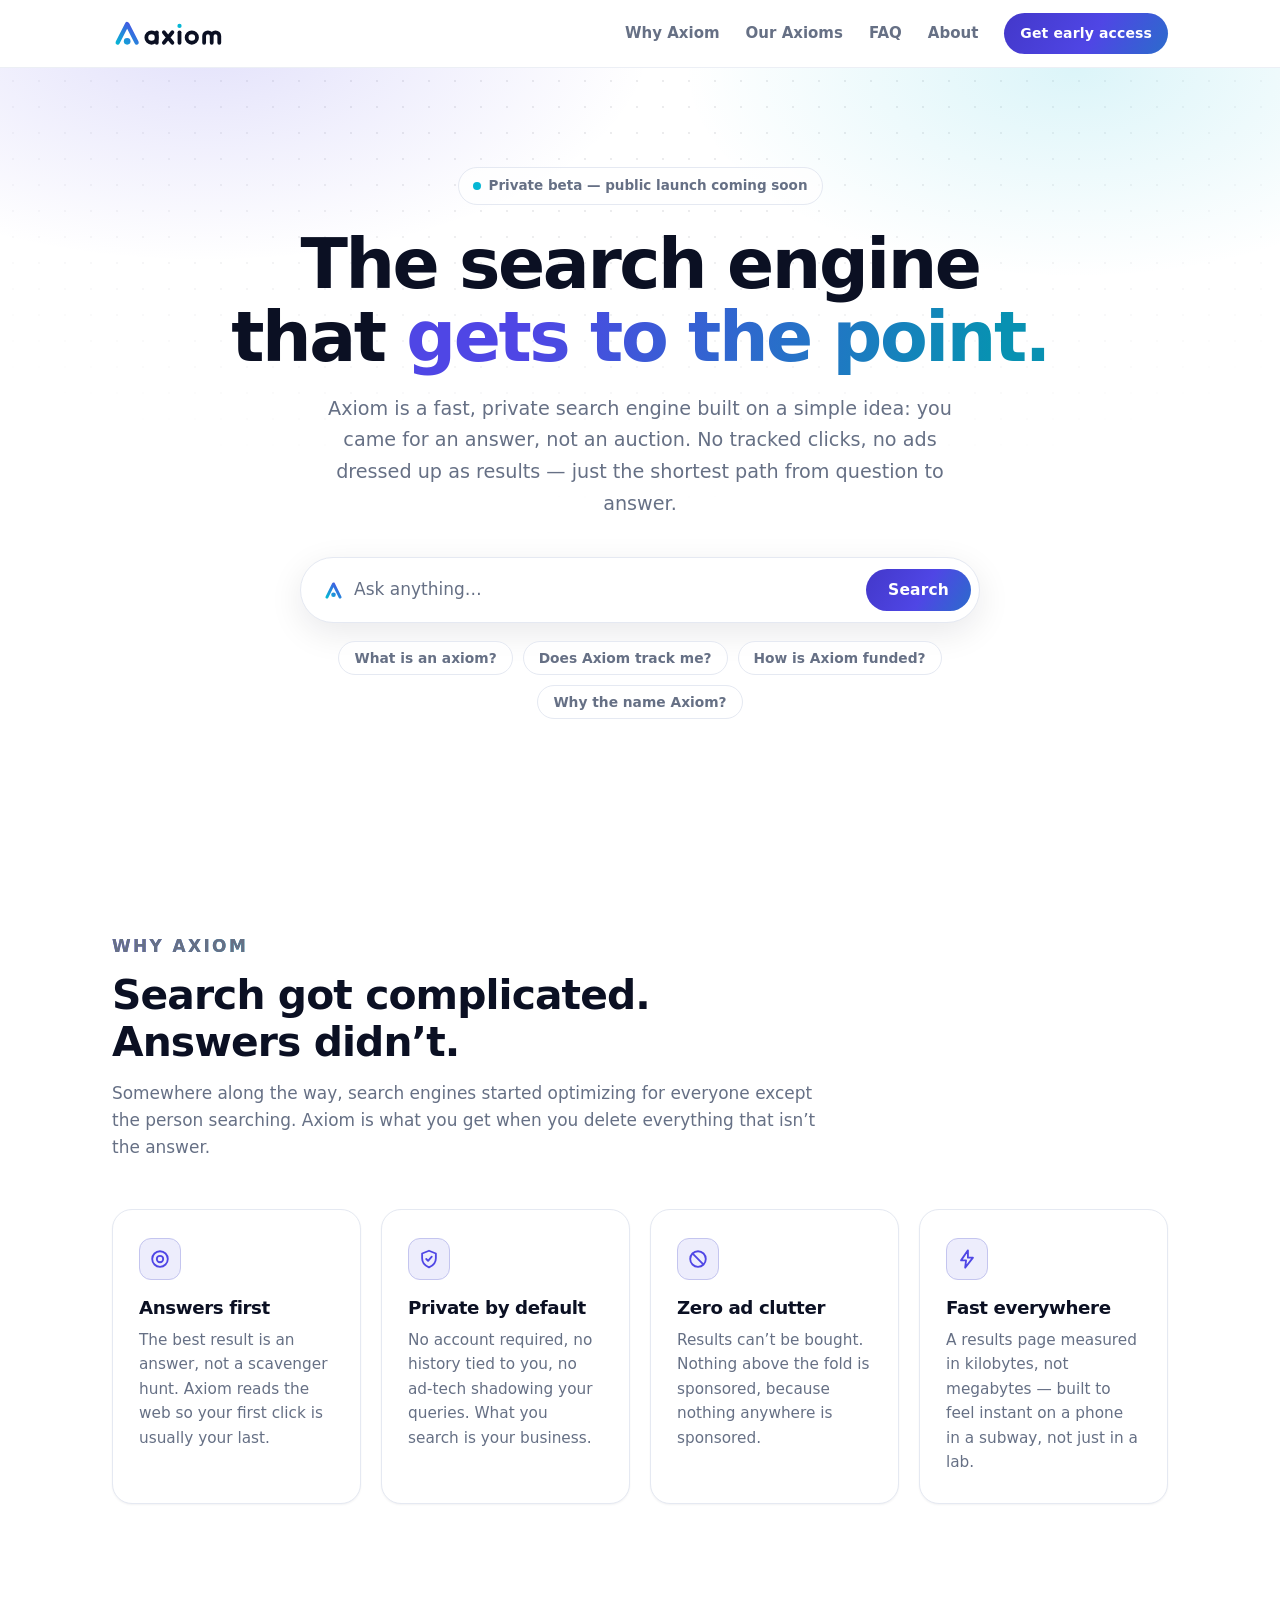
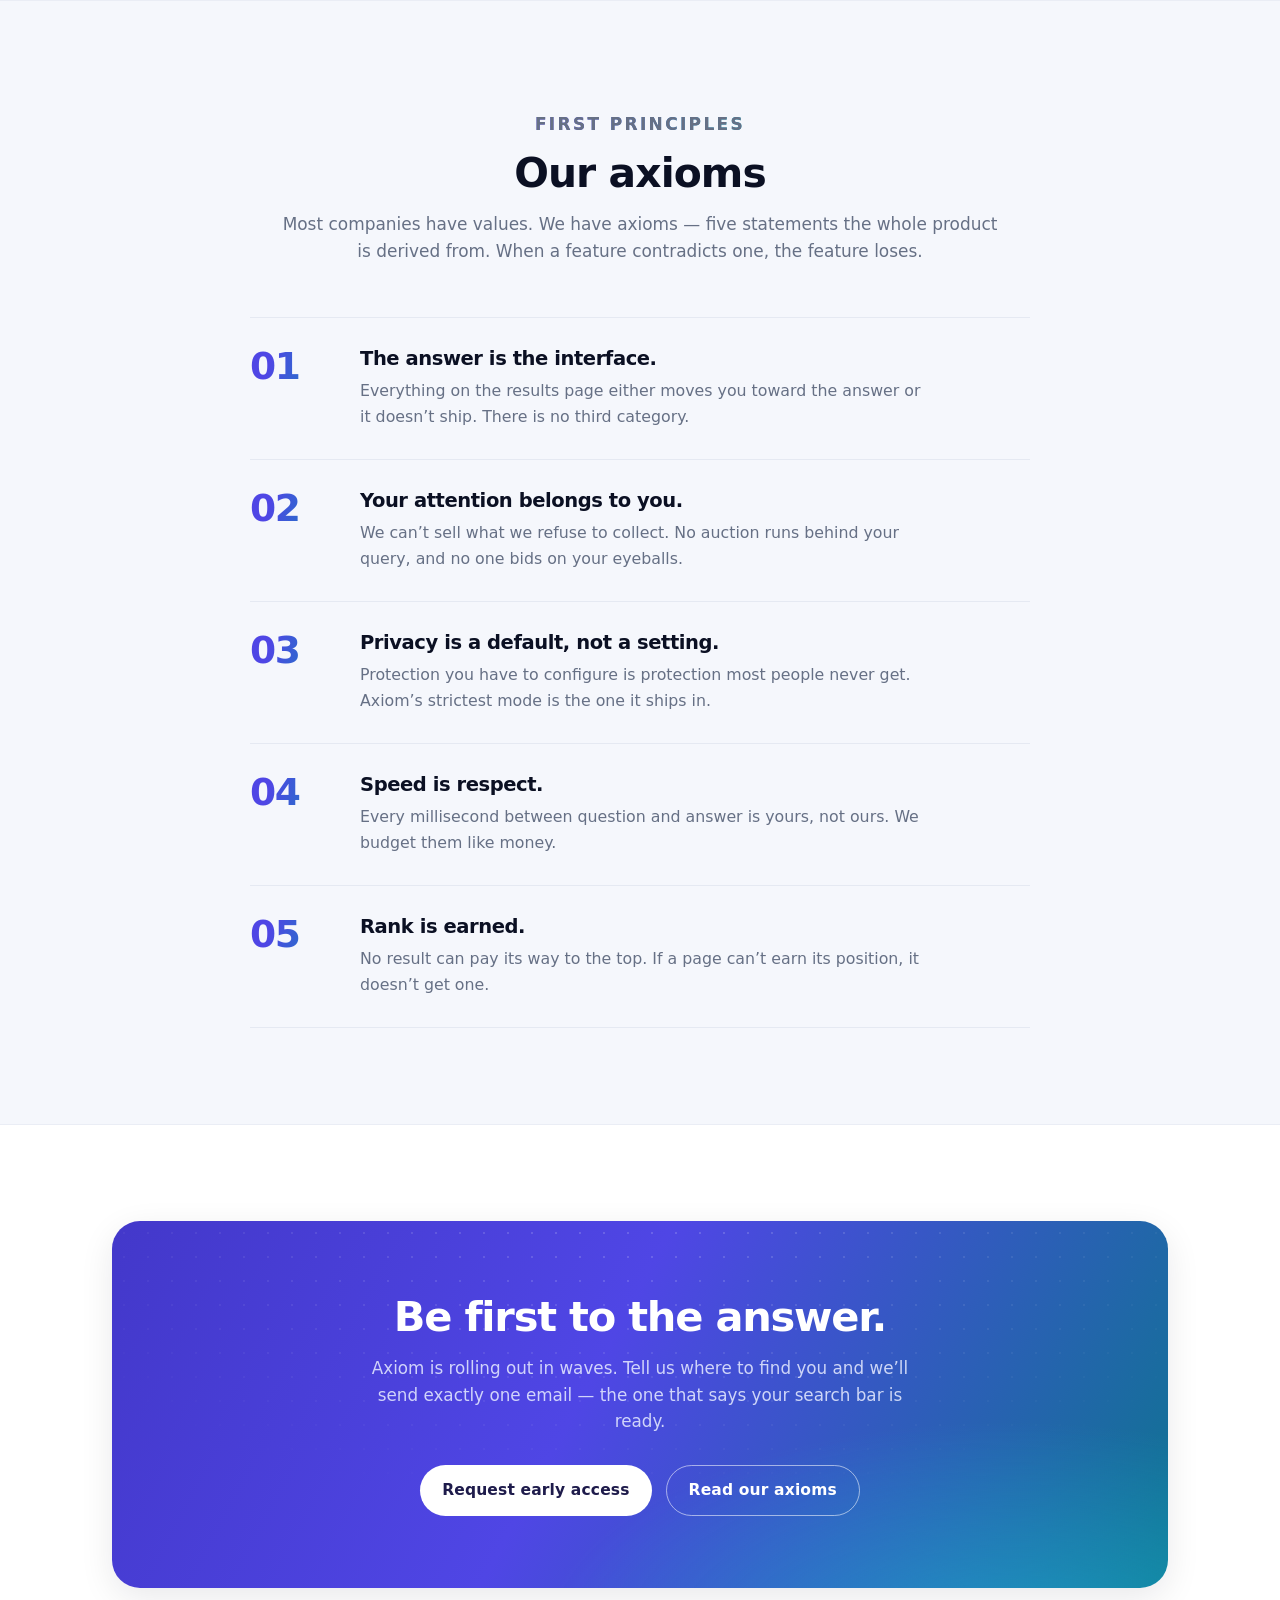
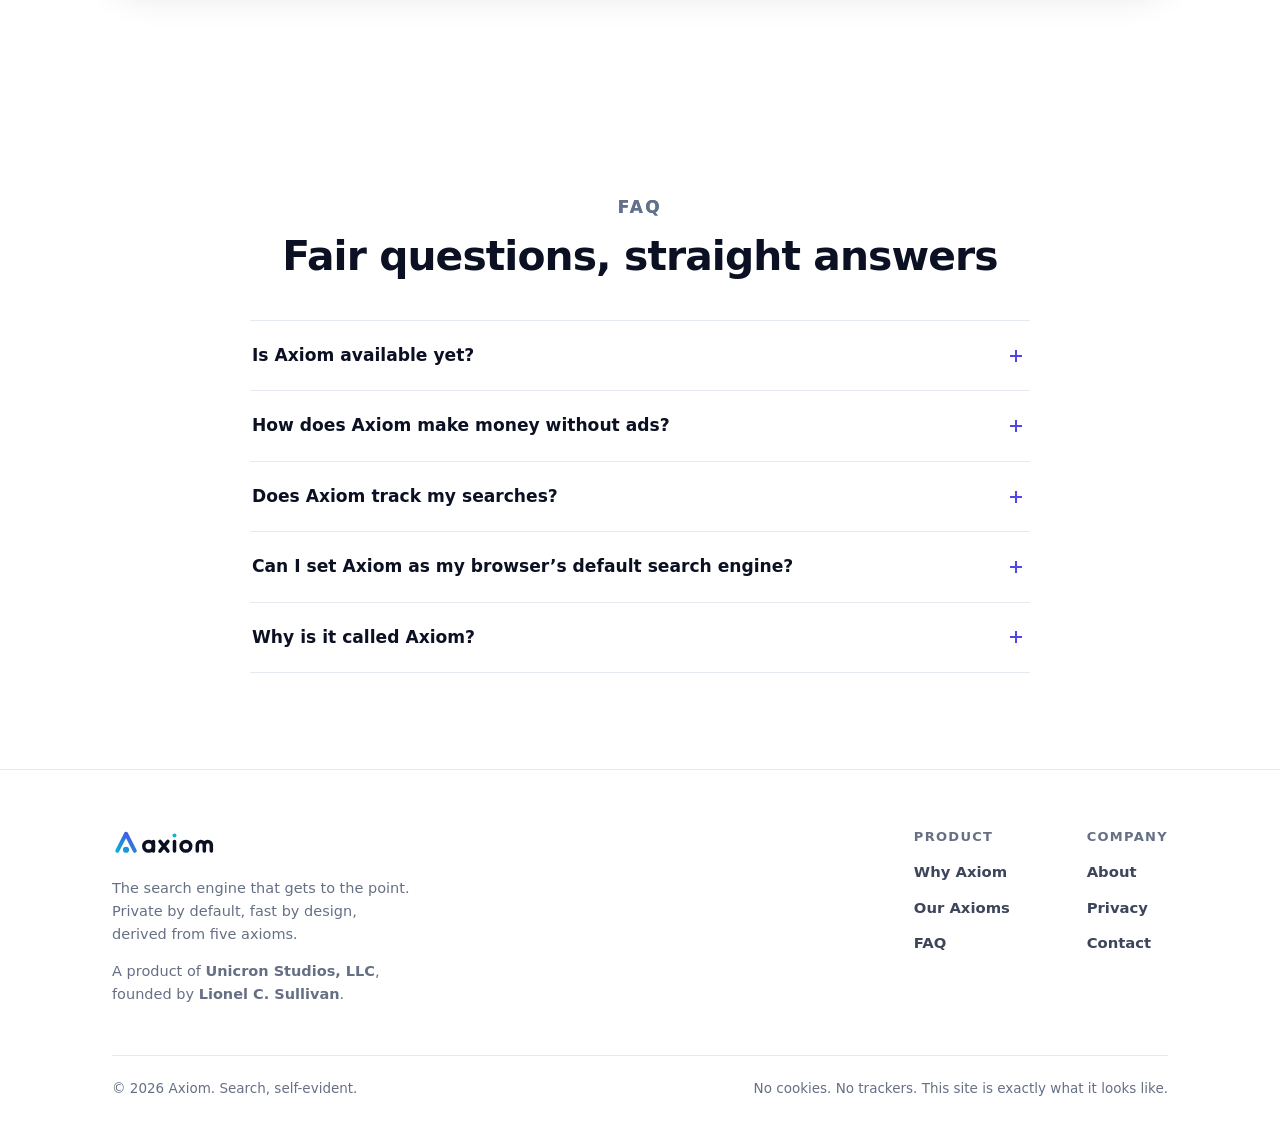
==== commit 6800ea87: "Point site at axiom.inc; credit Unicron Studios and founder" ====
--- a/index.html
+++ b/index.html
@@ -6,7 +6,7 @@
 
   <title>Axiom — The Private Search Engine That Gets to the Point</title>
   <meta name="description" content="Axiom is a fast, private search engine with no ads dressed as results and no tracking — just the shortest path from question to answer. Search, self-evident.">
-  <link rel="canonical" href="https://axiom.com/">
+  <link rel="canonical" href="https://axiom.inc/">
   <meta name="robots" content="index, follow, max-snippet:-1, max-image-preview:large, max-video-preview:-1">
 
   <meta name="theme-color" content="#ffffff" media="(prefers-color-scheme: light)">
@@ -16,10 +16,10 @@
   <meta property="og:type" content="website">
   <meta property="og:site_name" content="Axiom">
   <meta property="og:locale" content="en_US">
-  <meta property="og:url" content="https://axiom.com/">
+  <meta property="og:url" content="https://axiom.inc/">
   <meta property="og:title" content="Axiom — The Private Search Engine That Gets to the Point">
   <meta property="og:description" content="No ads dressed as results. No tracking. Just the shortest path from question to answer. Search, self-evident.">
-  <meta property="og:image" content="https://axiom.com/assets/og-image.png">
+  <meta property="og:image" content="https://axiom.inc/assets/og-image.png">
   <meta property="og:image:width" content="1200">
   <meta property="og:image:height" content="630">
   <meta property="og:image:alt" content="Axiom logo — a peak with a point — and the tagline: the search engine that gets to the point.">
@@ -28,7 +28,7 @@
   <meta name="twitter:card" content="summary_large_image">
   <meta name="twitter:title" content="Axiom — The Private Search Engine That Gets to the Point">
   <meta name="twitter:description" content="No ads dressed as results. No tracking. Just the shortest path from question to answer.">
-  <meta name="twitter:image" content="https://axiom.com/assets/og-image.png">
+  <meta name="twitter:image" content="https://axiom.inc/assets/og-image.png">
   <meta name="twitter:image:alt" content="Axiom logo — a peak with a point — and the tagline: the search engine that gets to the point.">
 
   <!-- Icons & app metadata -->
@@ -48,51 +48,51 @@
     "@graph": [
       {
         "@type": "Organization",
-        "@id": "https://axiom.com/#org",
+        "@id": "https://axiom.inc/#org",
         "name": "Axiom",
-        "url": "https://axiom.com/",
+        "url": "https://axiom.inc/",
         "logo": {
           "@type": "ImageObject",
-          "url": "https://axiom.com/assets/icon-512.png",
+          "url": "https://axiom.inc/assets/icon-512.png",
           "width": 512,
           "height": 512
         },
         "slogan": "The search engine that gets to the point.",
-        "email": "hello@axiom.com",
+        "email": "lionelsullivan@gmail.com", "founder": { "@type": "Person", "name": "Lionel C. Sullivan" }, "parentOrganization": { "@type": "Organization", "name": "Unicron Studios, LLC" },
         "description": "Axiom is a fast, private search engine built from first principles: answers first, privacy by default, no ads dressed as results."
       },
       {
         "@type": "WebSite",
-        "@id": "https://axiom.com/#website",
-        "url": "https://axiom.com/",
+        "@id": "https://axiom.inc/#website",
+        "url": "https://axiom.inc/",
         "name": "Axiom",
         "description": "A fast, private search engine that gets you from question to answer in one step.",
-        "publisher": { "@id": "https://axiom.com/#org" },
+        "publisher": { "@id": "https://axiom.inc/#org" },
         "potentialAction": {
           "@type": "SearchAction",
           "target": {
             "@type": "EntryPoint",
-            "urlTemplate": "https://axiom.com/?q={search_term_string}"
+            "urlTemplate": "https://axiom.inc/?q={search_term_string}"
           },
           "query-input": "required name=search_term_string"
         }
       },
       {
         "@type": "WebPage",
-        "@id": "https://axiom.com/#webpage",
-        "url": "https://axiom.com/",
+        "@id": "https://axiom.inc/#webpage",
+        "url": "https://axiom.inc/",
         "name": "Axiom — The Private Search Engine That Gets to the Point",
-        "isPartOf": { "@id": "https://axiom.com/#website" },
-        "about": { "@id": "https://axiom.com/#org" },
+        "isPartOf": { "@id": "https://axiom.inc/#website" },
+        "about": { "@id": "https://axiom.inc/#org" },
         "description": "Axiom is a fast, private search engine with no ads dressed as results and no tracking — just the shortest path from question to answer.",
         "primaryImageOfPage": {
           "@type": "ImageObject",
-          "url": "https://axiom.com/assets/og-image.png"
+          "url": "https://axiom.inc/assets/og-image.png"
         }
       },
       {
         "@type": "FAQPage",
-        "@id": "https://axiom.com/#faq",
+        "@id": "https://axiom.inc/#faq",
         "mainEntity": [
           {
             "@type": "Question",
@@ -322,7 +322,7 @@
           <h2 id="cta-title">Be first to the answer.</h2>
           <p>Axiom is rolling out in waves. Tell us where to find you and we&rsquo;ll send exactly one email — the one that says your search bar is ready.</p>
           <div class="cta-actions">
-            <a class="btn btn-light" href="mailto:hello@axiom.com?subject=Early%20access%20to%20Axiom">Request early access</a>
+            <a class="btn btn-light" href="mailto:lionelsullivan@gmail.com?subject=Early%20access%20to%20Axiom">Request early access</a>
             <a class="btn btn-outline" href="#axioms">Read our axioms</a>
           </div>
         </div>
@@ -385,7 +385,7 @@
               <circle cx="142.5" cy="12.5" r="4.5" fill="#06b6d4"/>
             </svg>
           </a>
-          <p>The search engine that gets to the point. Private by default, fast by design, derived from five axioms.</p>
+          <p>The search engine that gets to the point. Private by default, fast by design, derived from five axioms.</p><p class="footer-org">A product of <strong>Unicron Studios,&nbsp;LLC</strong>, founded by <strong>Lionel&nbsp;C.&nbsp;Sullivan</strong>.</p>
         </div>
         <nav class="footer-cols" aria-label="Footer">
           <div class="footer-col">
@@ -401,7 +401,7 @@
             <ul>
               <li><a href="about/">About</a></li>
               <li><a href="privacy/">Privacy</a></li>
-              <li><a href="mailto:hello@axiom.com">Contact</a></li>
+              <li><a href="mailto:lionelsullivan@gmail.com">Contact</a></li>
             </ul>
           </div>
         </nav>
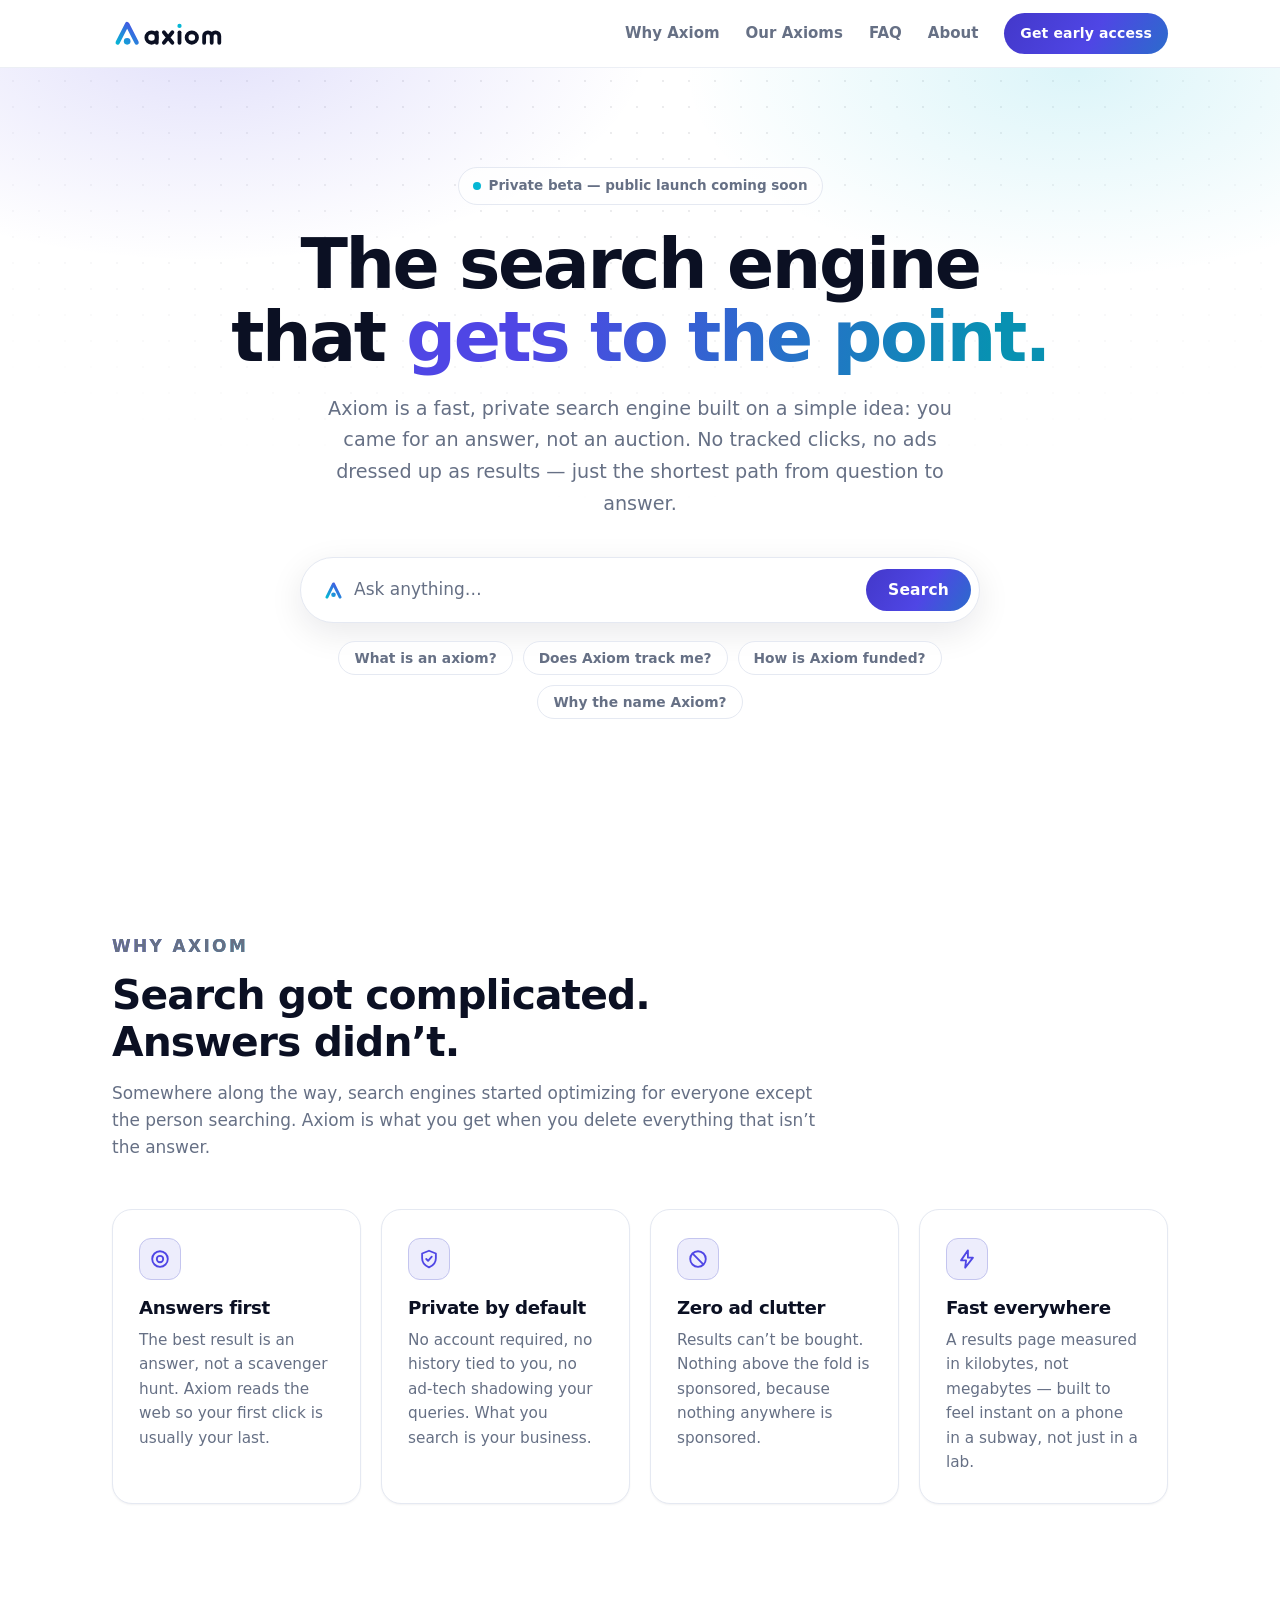
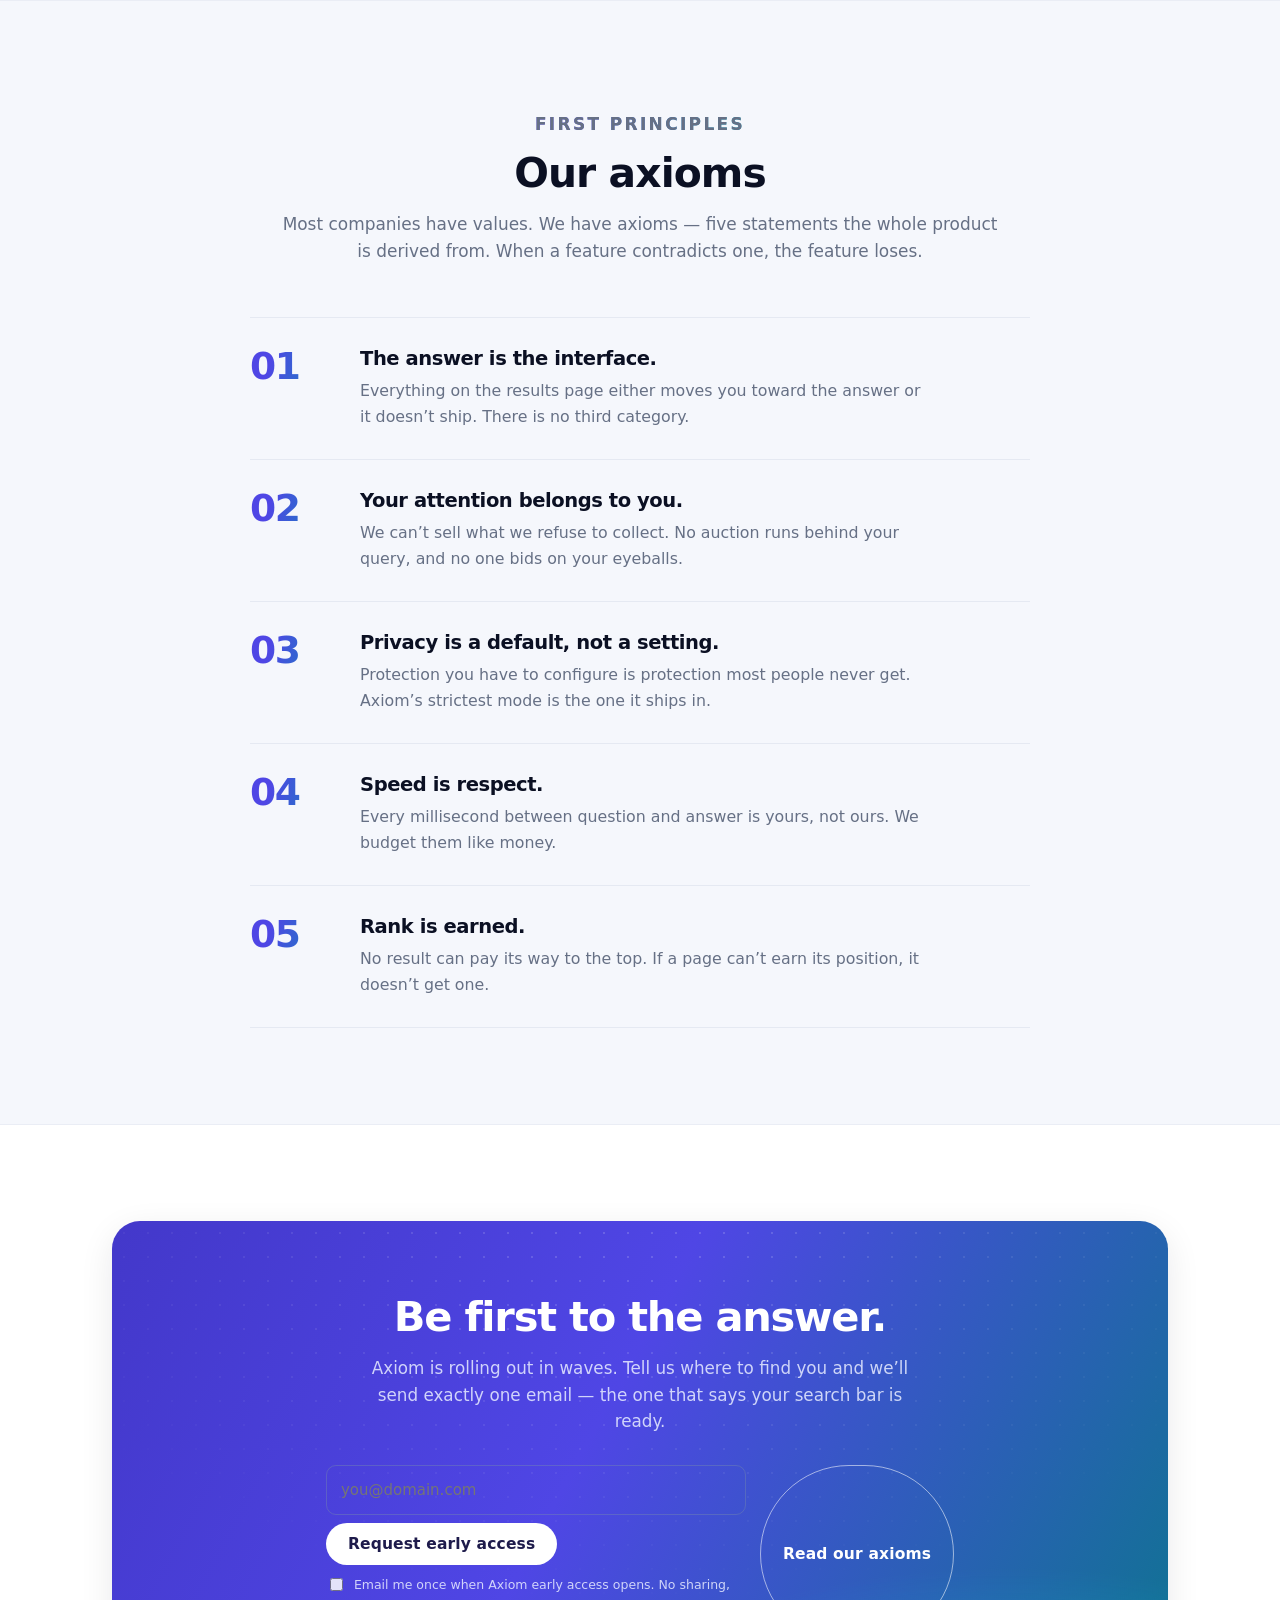
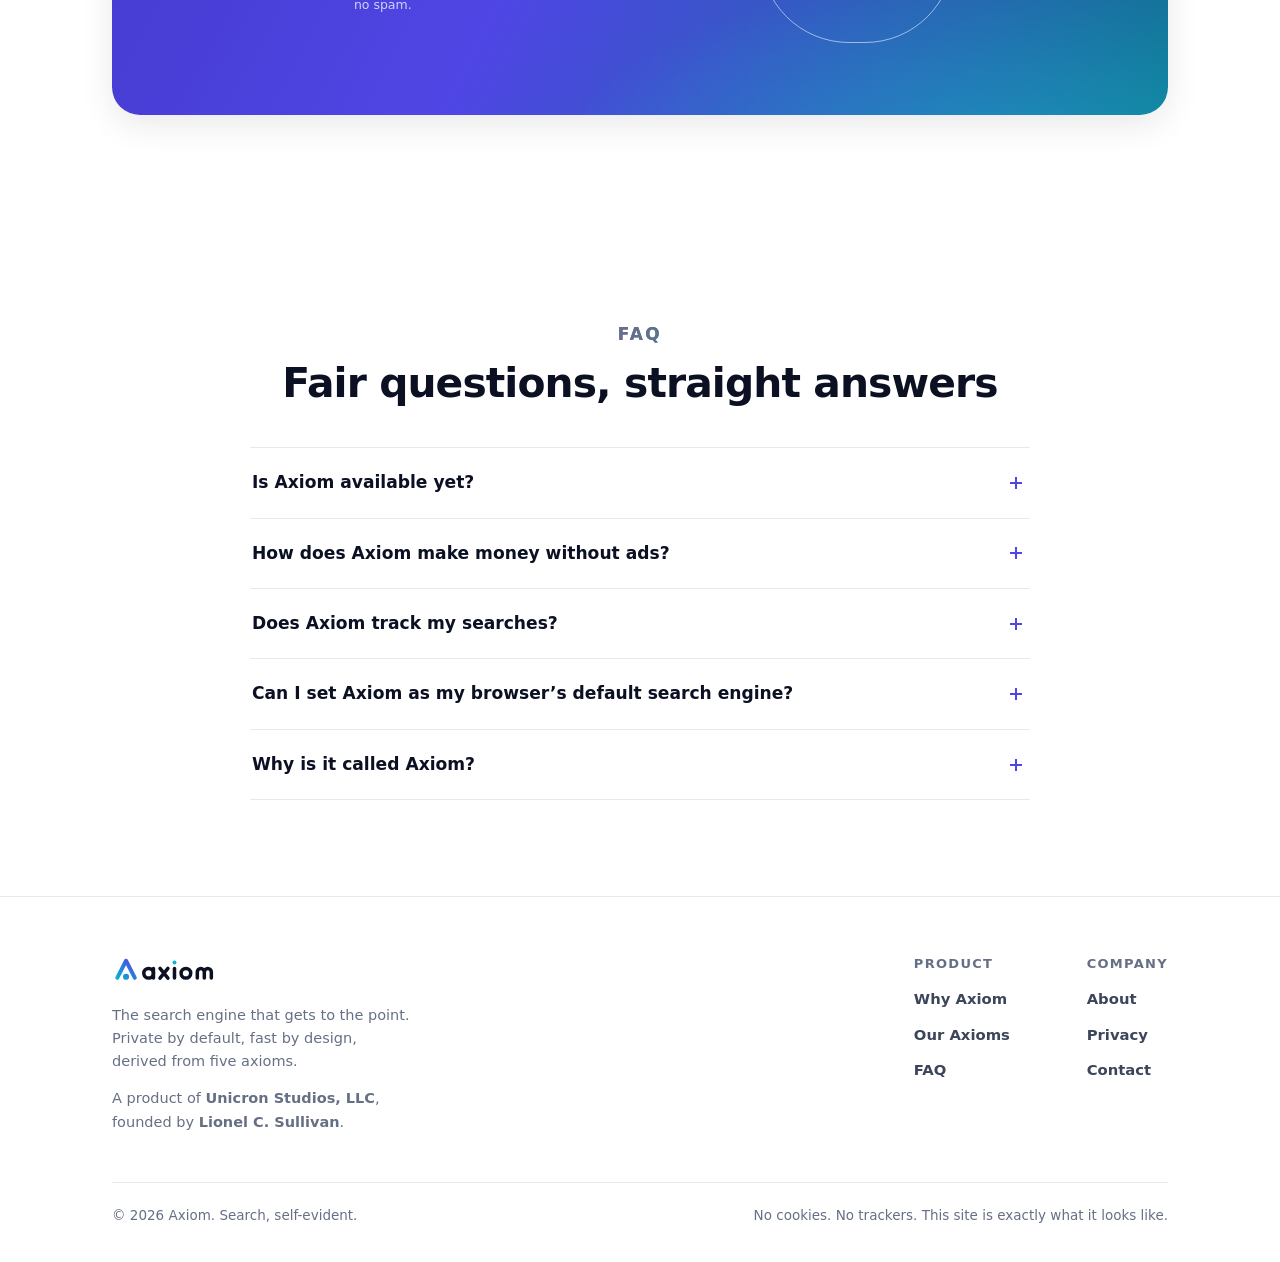
==== commit 69c712f4: "Add email signup form and script for Axiom access Signed-off-by: The Lord God Almighty <63130630+doo" ====
--- a/index.html
+++ b/index.html
@@ -322,7 +322,45 @@
           <h2 id="cta-title">Be first to the answer.</h2>
           <p>Axiom is rolling out in waves. Tell us where to find you and we&rsquo;ll send exactly one email — the one that says your search bar is ready.</p>
           <div class="cta-actions">
-            <a class="btn btn-light" href="mailto:lionelsullivan@gmail.com?subject=Early%20access%20to%20Axiom">Request early access</a>
+            <span id="ax-cta" style="display:flex;flex-direction:column;gap:10px;max-width:420px;width:100%;text-align:start">
+  <span style="display:flex;gap:8px;flex-wrap:wrap">
+    <input id="ax-email" type="email" placeholder="you@domain.com" autocomplete="email" required
+      style="flex:1;min-width:200px;padding:12px 14px;border-radius:10px;border:1px solid rgba(120,140,170,.4);background:transparent;color:inherit;font:inherit;font-size:15px">
+    <button id="ax-submit" class="btn btn-light" type="button">Request early access</button>
+  </span>
+  <label style="display:flex;gap:8px;align-items:flex-start;font-size:12.5px;opacity:.85">
+    <input id="ax-consent" type="checkbox" style="margin-top:3px">
+    <span>Email me once when Axiom early access opens. No sharing, no spam.</span>
+  </label>
+  <span id="ax-msg" role="status" aria-live="polite" style="min-height:18px;font-size:13px"></span>
+</span>
+<script>
+(function () {
+  var W = "https://tare-early-access.lionelsullivan.workers.dev";
+  var e = document.getElementById("ax-email"), b = document.getElementById("ax-submit"),
+      c = document.getElementById("ax-consent"), m = document.getElementById("ax-msg");
+  function say(t, ok){ m.textContent = t; m.style.color = ok ? "#2e9e6b" : "#c0392b"; }
+  async function go(){
+    var v = (e.value||"").trim();
+    if(!v){ say("Enter your email to continue.", false); e.focus(); return; }
+    if(!c.checked){ say("Please tick the box so we can email you.", false); return; }
+    b.disabled = true; say("Adding you\u2026", true);
+    try{
+      var r = await fetch(W + "/api/signup", { method:"POST",
+        headers:{ "content-type":"application/json" },
+        body: JSON.stringify({ email:v, consent:true, source:"axiom.inc" }) });
+      var d = await r.json().catch(function(){return {};});
+      if(r.ok){ say(d.status==="already_registered" ? "You're already on the list \u2014 we've got you."
+        : d.status==="pending" ? "Almost there \u2014 check your email to confirm."
+        : "You're on the list. We'll email you once.", true); e.value=""; c.checked=false; }
+      else say(d.message || "Something went wrong. Please try again.", false);
+    }catch(x){ say("Couldn't reach the server. Try again.", false); }
+    finally{ b.disabled = false; }
+  }
+  b.addEventListener("click", go);
+  e.addEventListener("keydown", function(ev){ if(ev.key==="Enter") go(); });
+})();
+</script>
             <a class="btn btn-outline" href="#axioms">Read our axioms</a>
           </div>
         </div>
--- a/assets/site.css
+++ b/assets/site.css
@@ -1,5 +1,5 @@
 /* ==========================================================================
-   Axiom — axiom.com
+   Axiom — axiom.inc
    One small stylesheet, no frameworks, no external fonts.
    ========================================================================== */
 
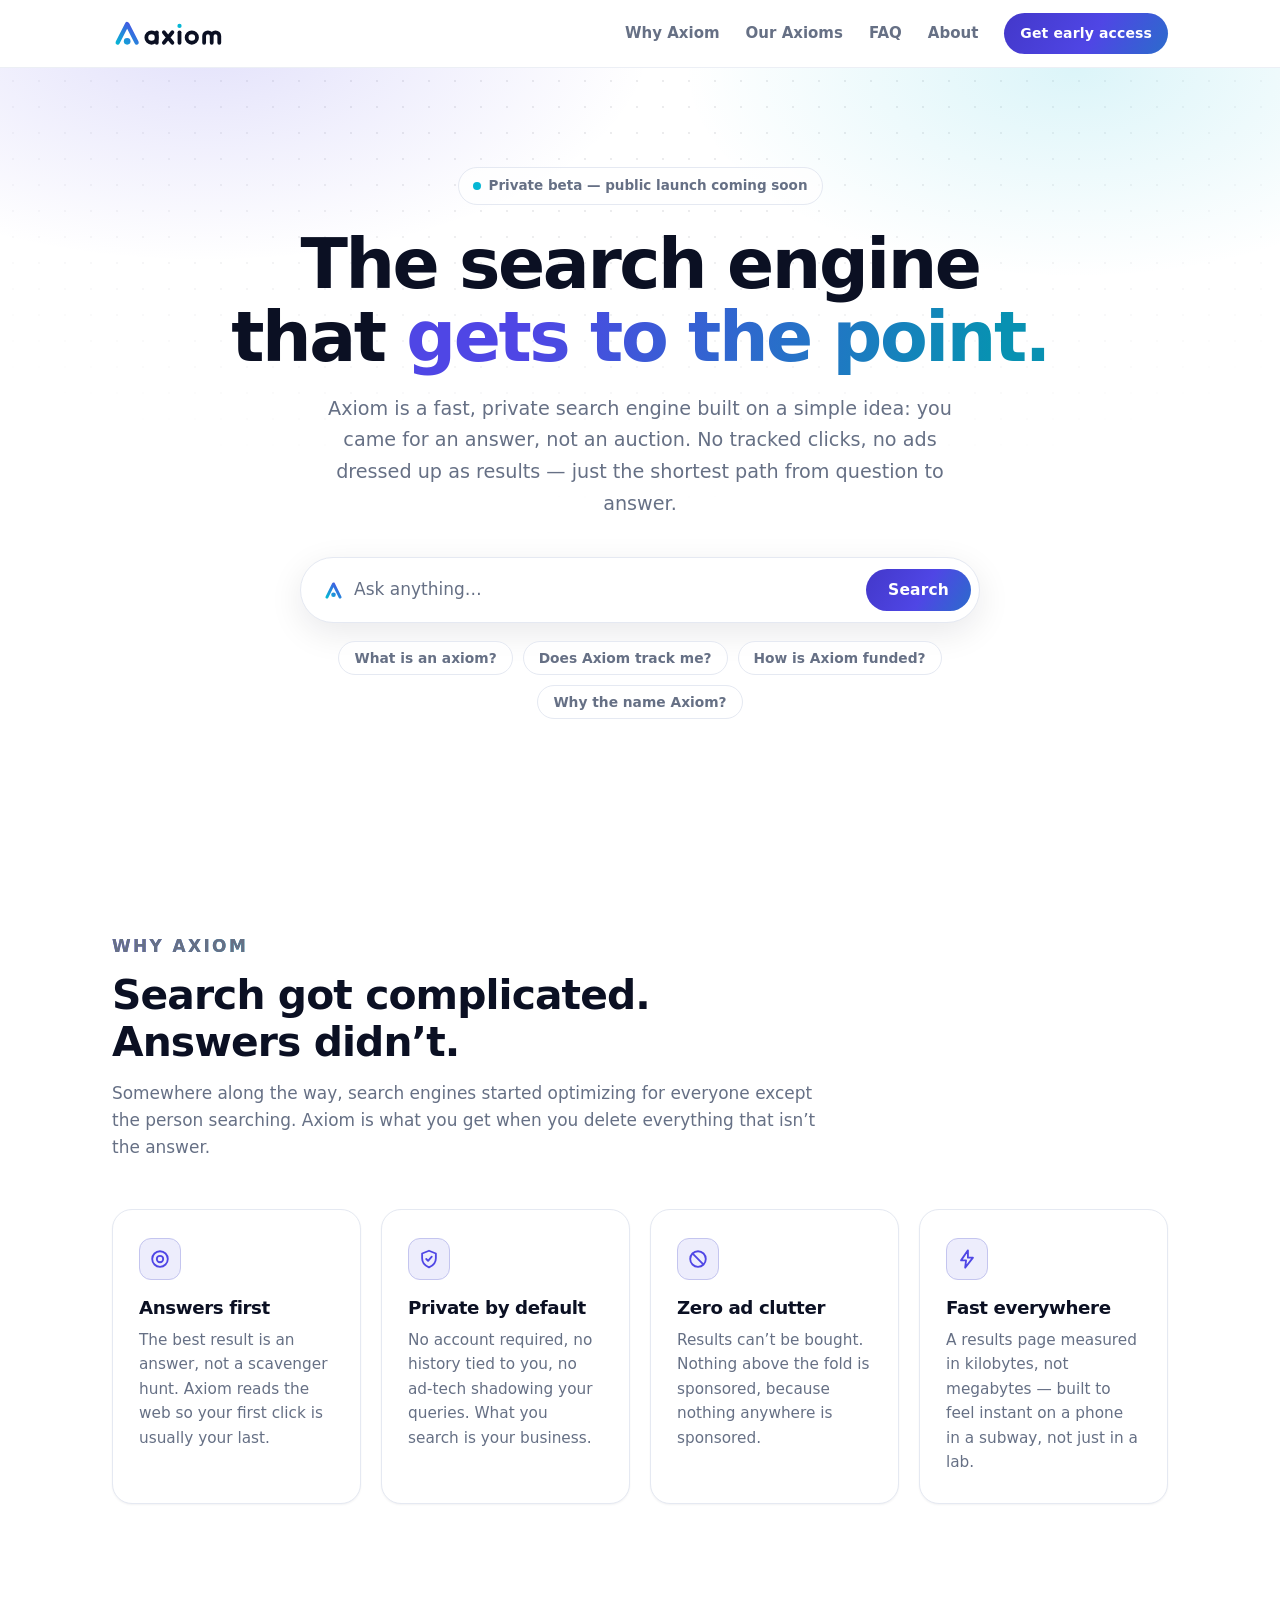
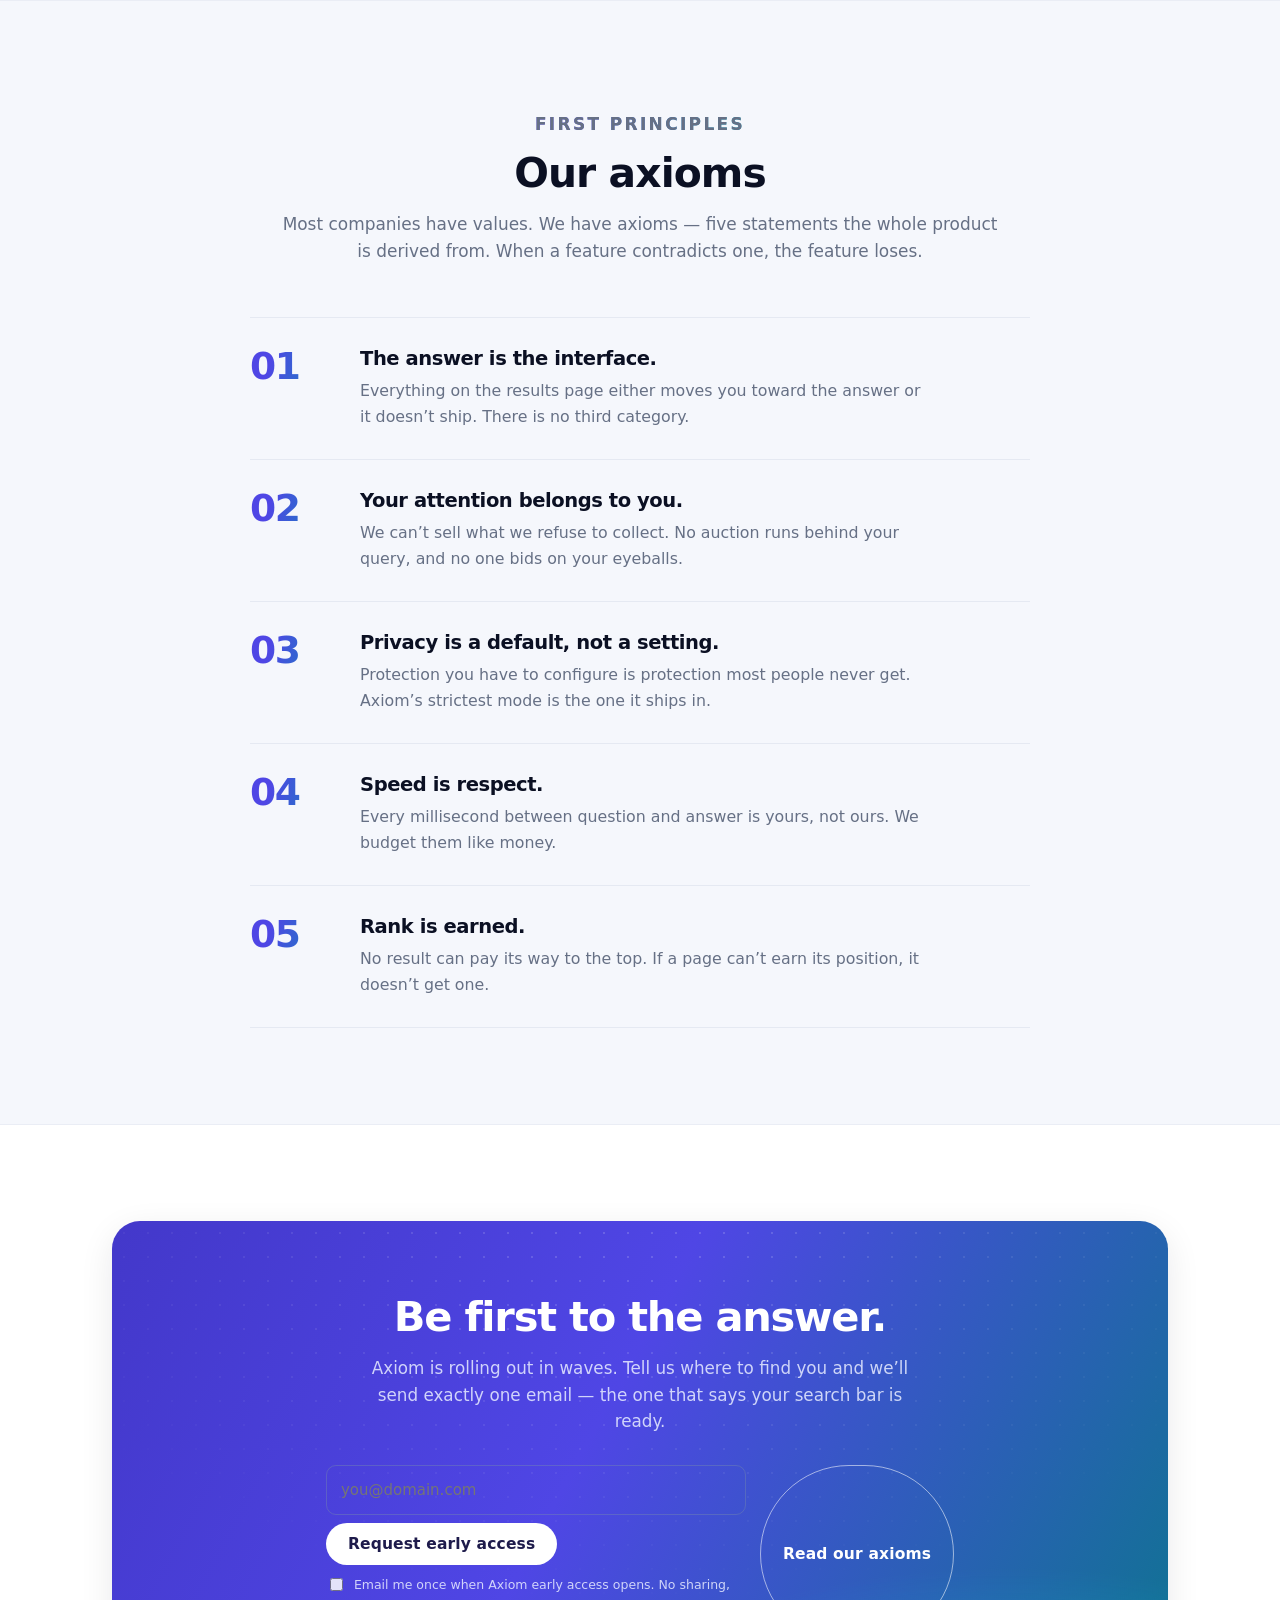
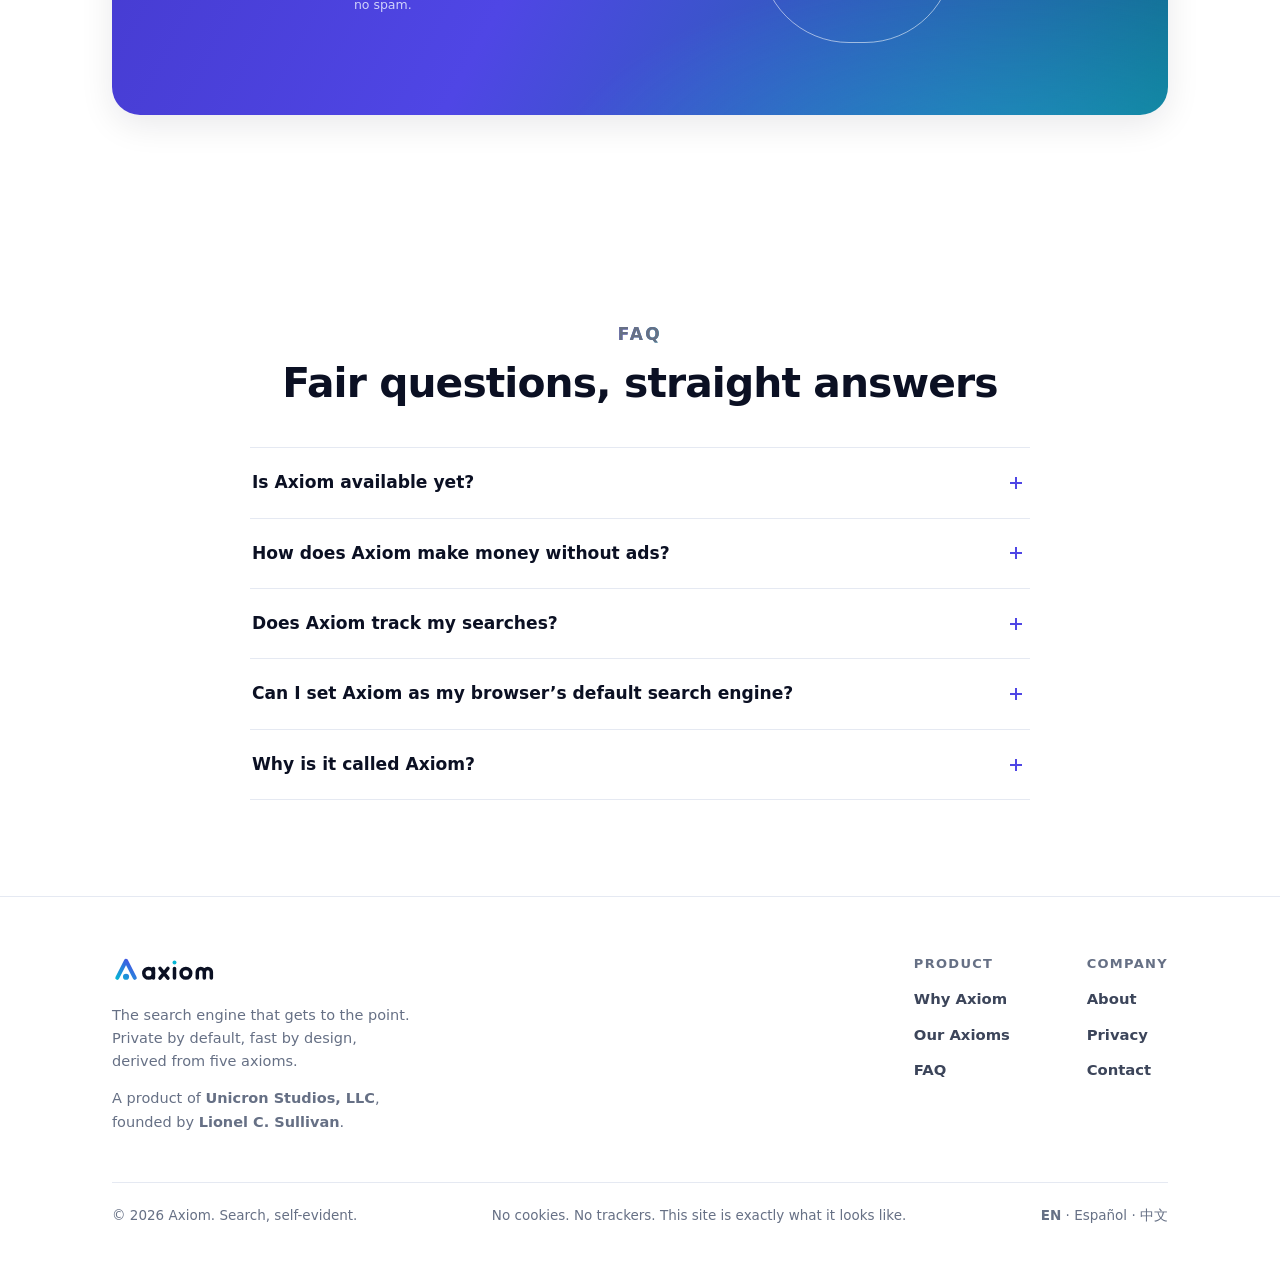
==== commit 490caff1: "Add alternate language links and new script Signed-off-by: The Lord God Almighty <63130630+dookdog@u" ====
--- a/index.html
+++ b/index.html
@@ -7,6 +7,11 @@
   <title>Axiom — The Private Search Engine That Gets to the Point</title>
   <meta name="description" content="Axiom is a fast, private search engine with no ads dressed as results and no tracking — just the shortest path from question to answer. Search, self-evident.">
   <link rel="canonical" href="https://axiom.inc/">
+  <link rel="alternate" hreflang="en" href="https://axiom.inc/">
+  <link rel="alternate" hreflang="es" href="https://axiom.inc/es/">
+  <link rel="alternate" hreflang="zh-Hans" href="https://axiom.inc/zh/">
+  <link rel="alternate" hreflang="x-default" href="https://axiom.inc/">
+
   <meta name="robots" content="index, follow, max-snippet:-1, max-image-preview:large, max-video-preview:-1">
 
   <meta name="theme-color" content="#ffffff" media="(prefers-color-scheme: light)">
@@ -447,10 +452,12 @@
       <div class="footer-bottom">
         <p>&copy; 2026 Axiom. Search, self-evident.</p>
         <p>No cookies. No trackers. This site is exactly what it looks like.</p>
+              <p class="lang-switch" aria-label="Language / Idioma / 语言"><strong>EN</strong> &middot; <a href="/es/">Español</a> &middot; <a href="/zh/">中文</a></p>
       </div>
     </div>
   </footer>
 
   <script src="assets/search-demo.js" defer></script>
+  <script src="verified_this_week.js" defer></script>
 </body>
 </html>
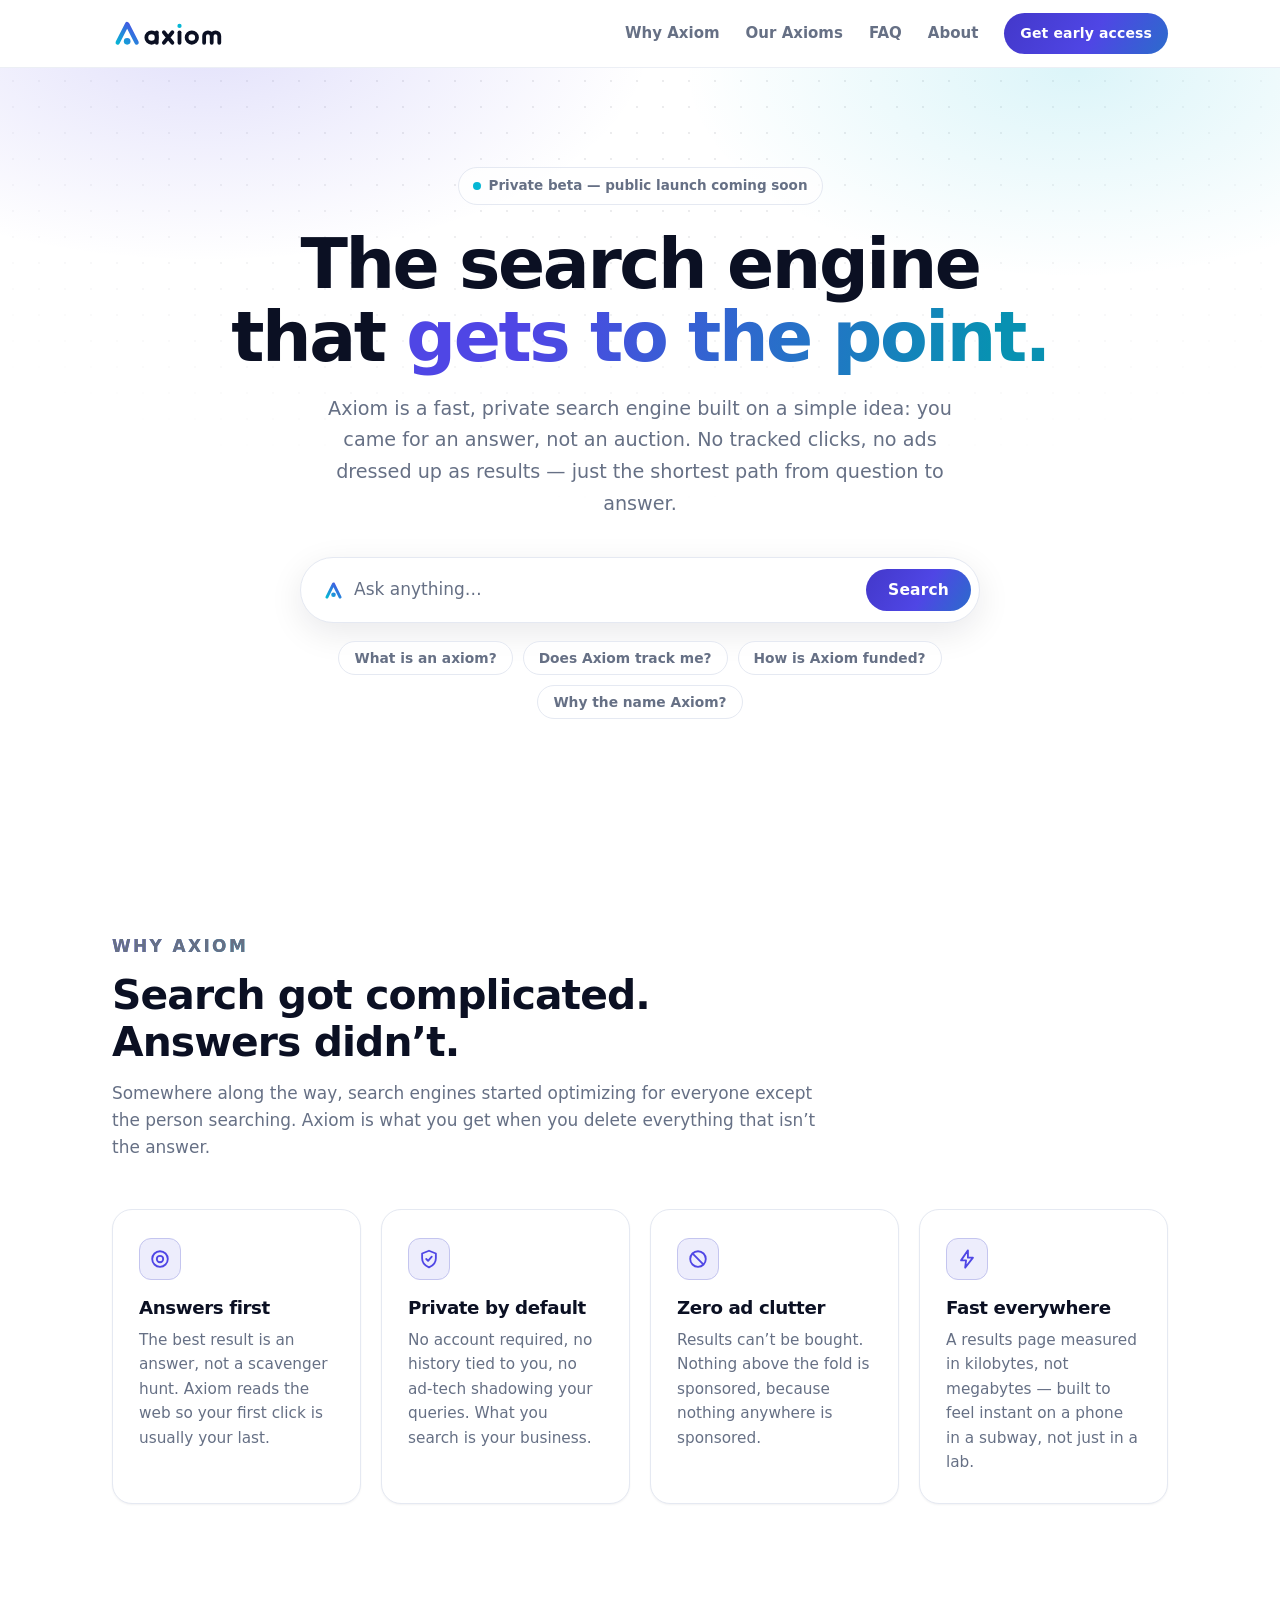
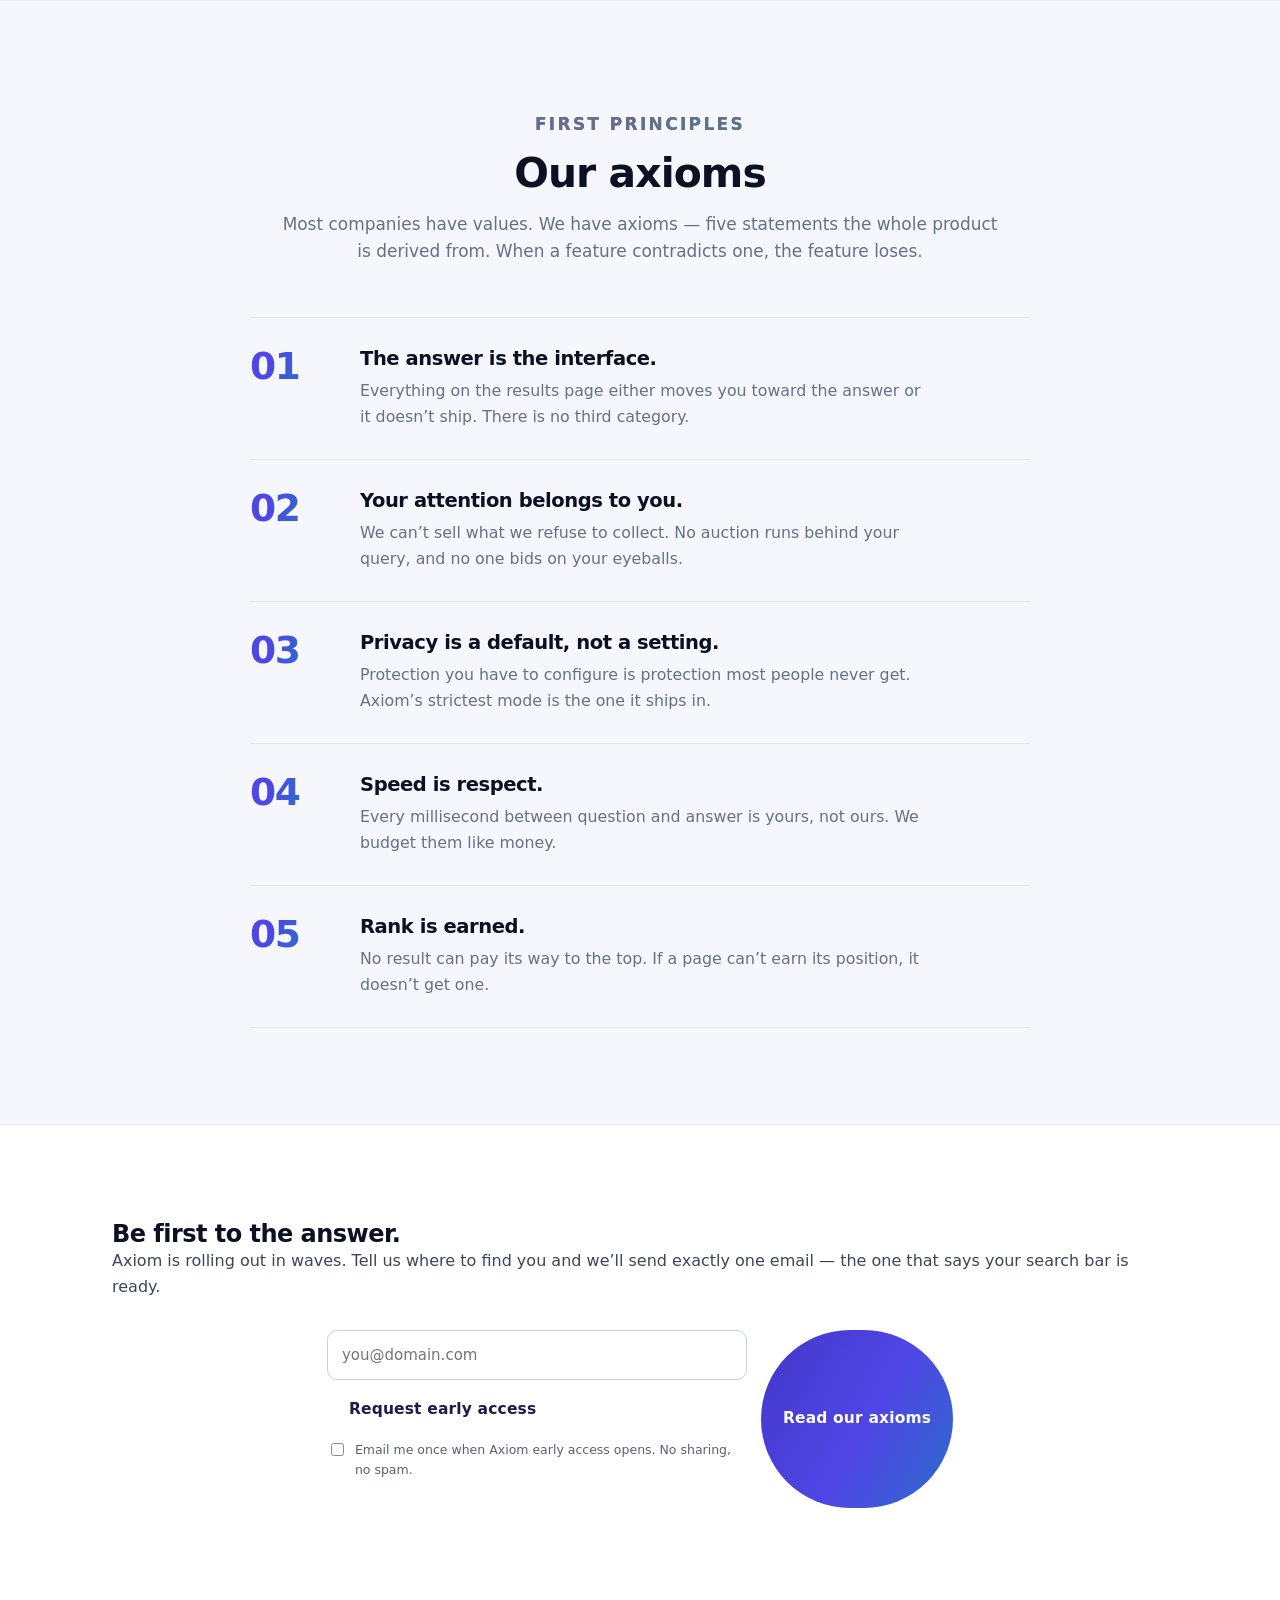
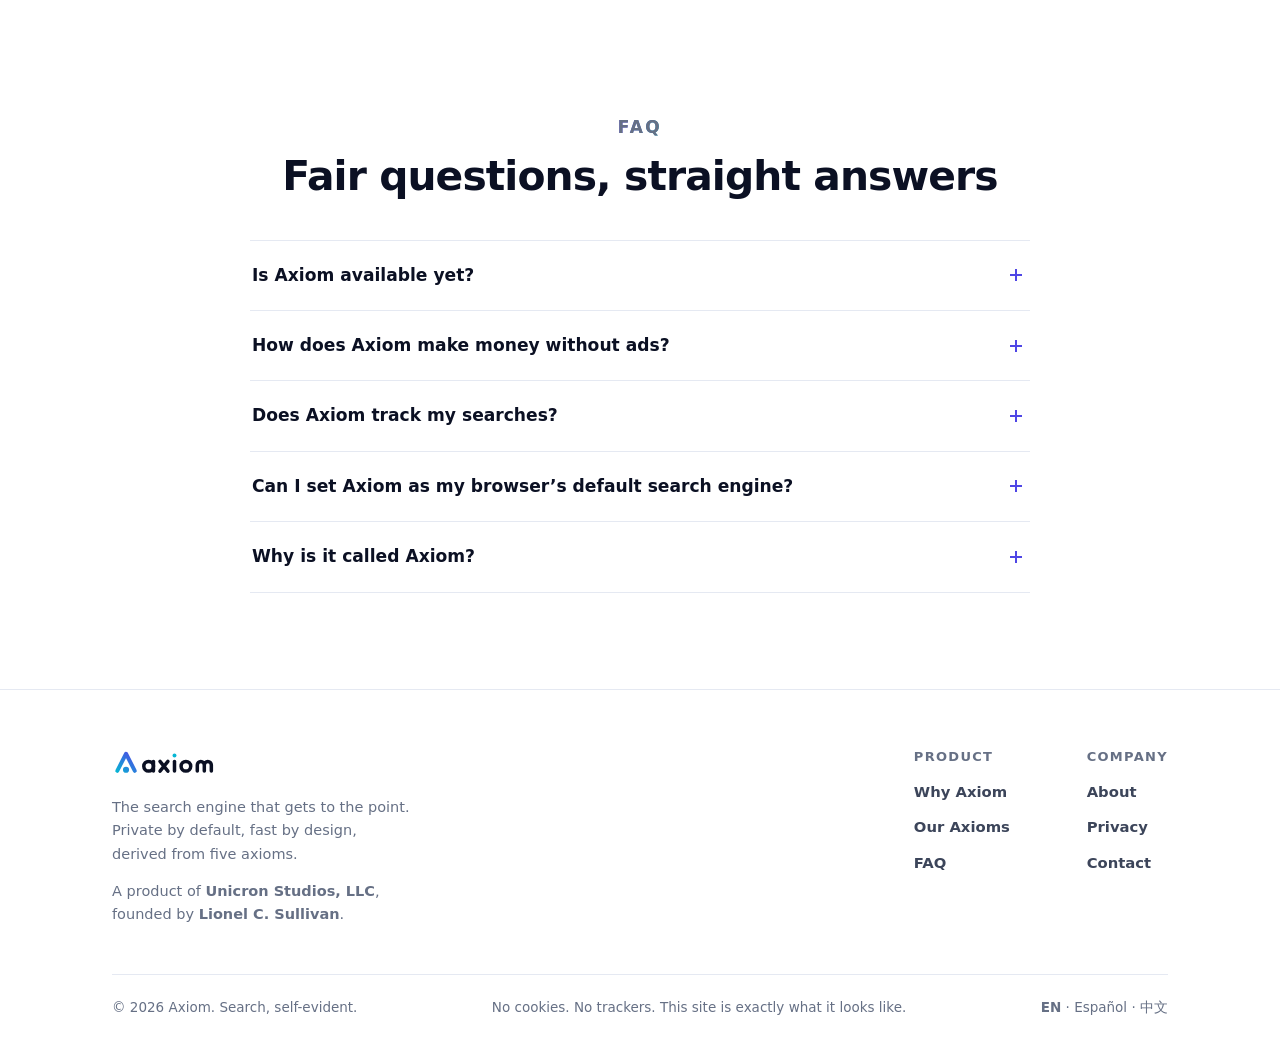
==== commit f96041c7: "Fix CTA section markup in index.html Signed-off-by: The Lord God Almighty <63130630+dookdog@users.no" ====
--- a/index.html
+++ b/index.html
@@ -321,9 +321,9 @@
     </section>
 
     <!-- CTA -->
-    <section id="cta" class="section" aria-labelledby="cta-title">
+    <section id="" class="section" aria-labelledby="cta-title">
       <div class="container">
-        <div class="cta">
+        <div class=early-access/>
           <h2 id="cta-title">Be first to the answer.</h2>
           <p>Axiom is rolling out in waves. Tell us where to find you and we&rsquo;ll send exactly one email — the one that says your search bar is ready.</p>
           <div class="cta-actions">
@@ -459,5 +459,6 @@
 
   <script src="assets/search-demo.js" defer></script>
   <script src="verified_this_week.js" defer></script>
+<script defer src="/axiom-autocomplete.js"></script>
 </body>
 </html>
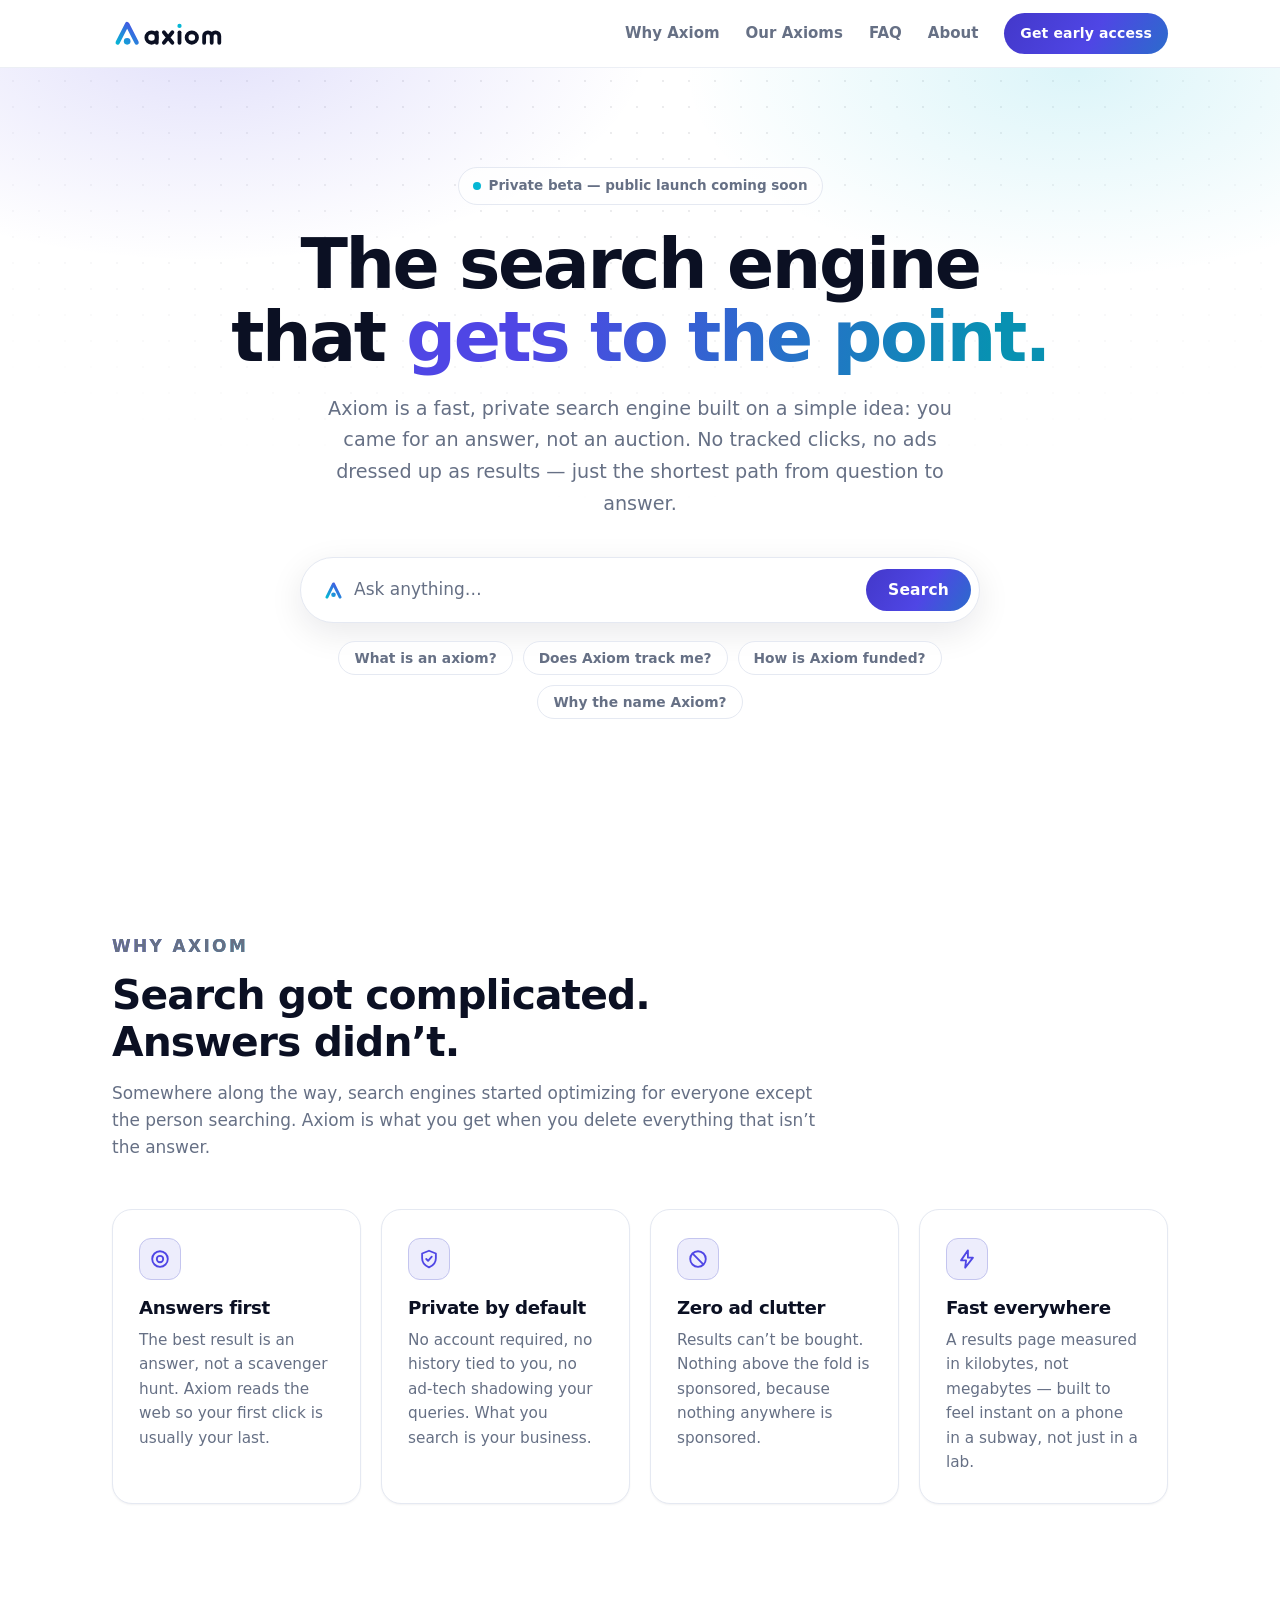
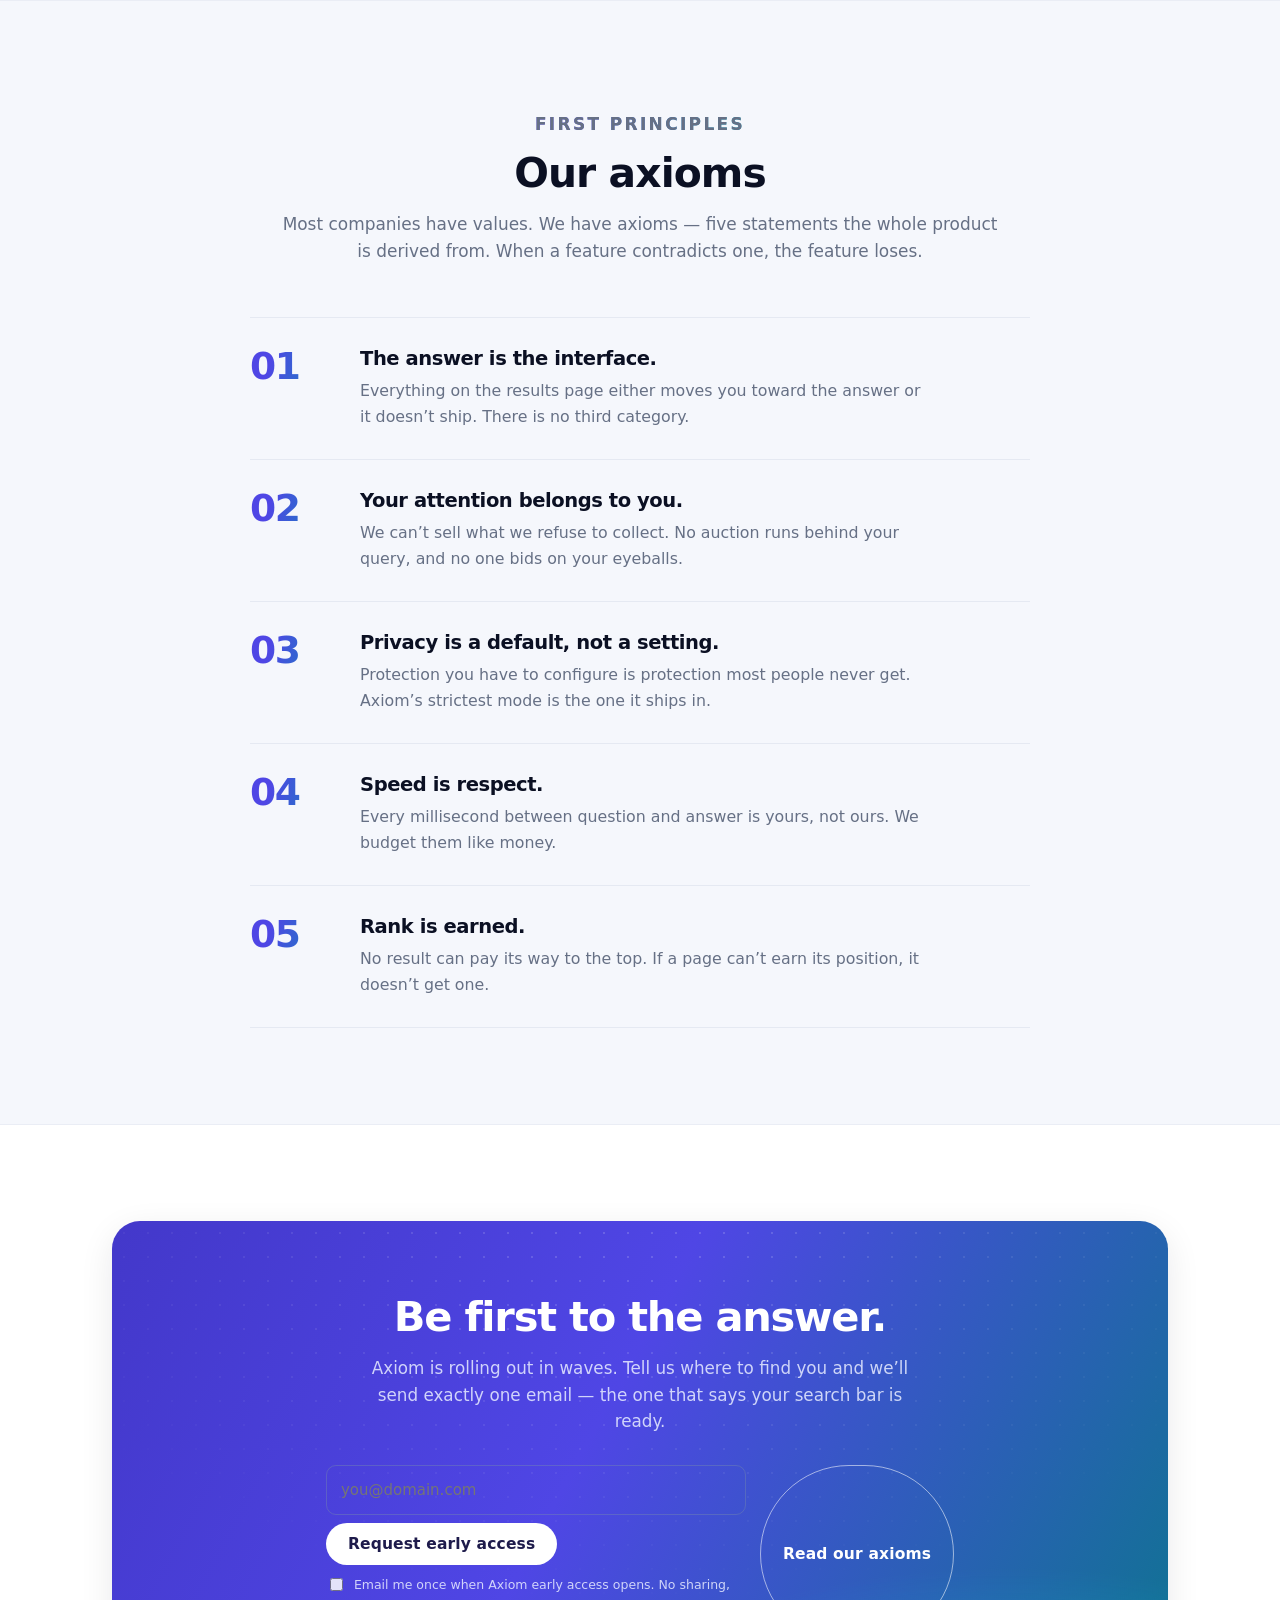
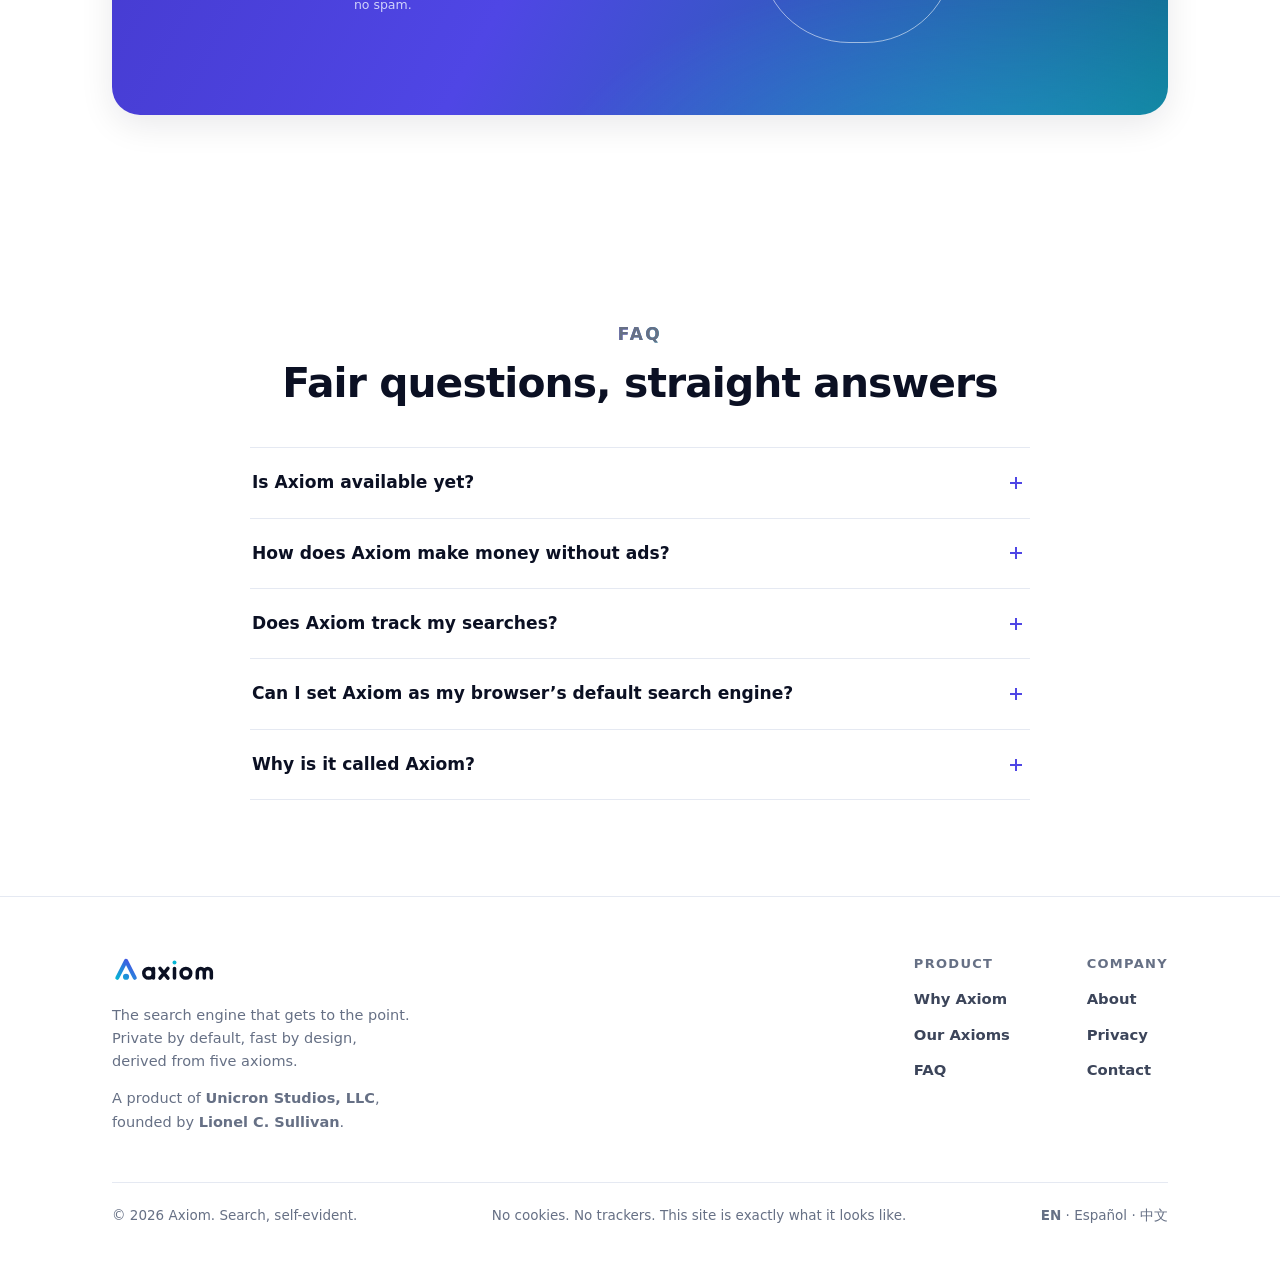
==== commit 0a5ef8d9: "Restore the Get early access button: section id="cta" and the .cta card (revert of f96041c markup)" ====
--- a/index.html
+++ b/index.html
@@ -321,9 +321,9 @@
     </section>
 
     <!-- CTA -->
-    <section id="" class="section" aria-labelledby="cta-title">
+    <section id="cta" class="section" aria-labelledby="cta-title">
       <div class="container">
-        <div class=early-access/>
+        <div class="cta">
           <h2 id="cta-title">Be first to the answer.</h2>
           <p>Axiom is rolling out in waves. Tell us where to find you and we&rsquo;ll send exactly one email — the one that says your search bar is ready.</p>
           <div class="cta-actions">
